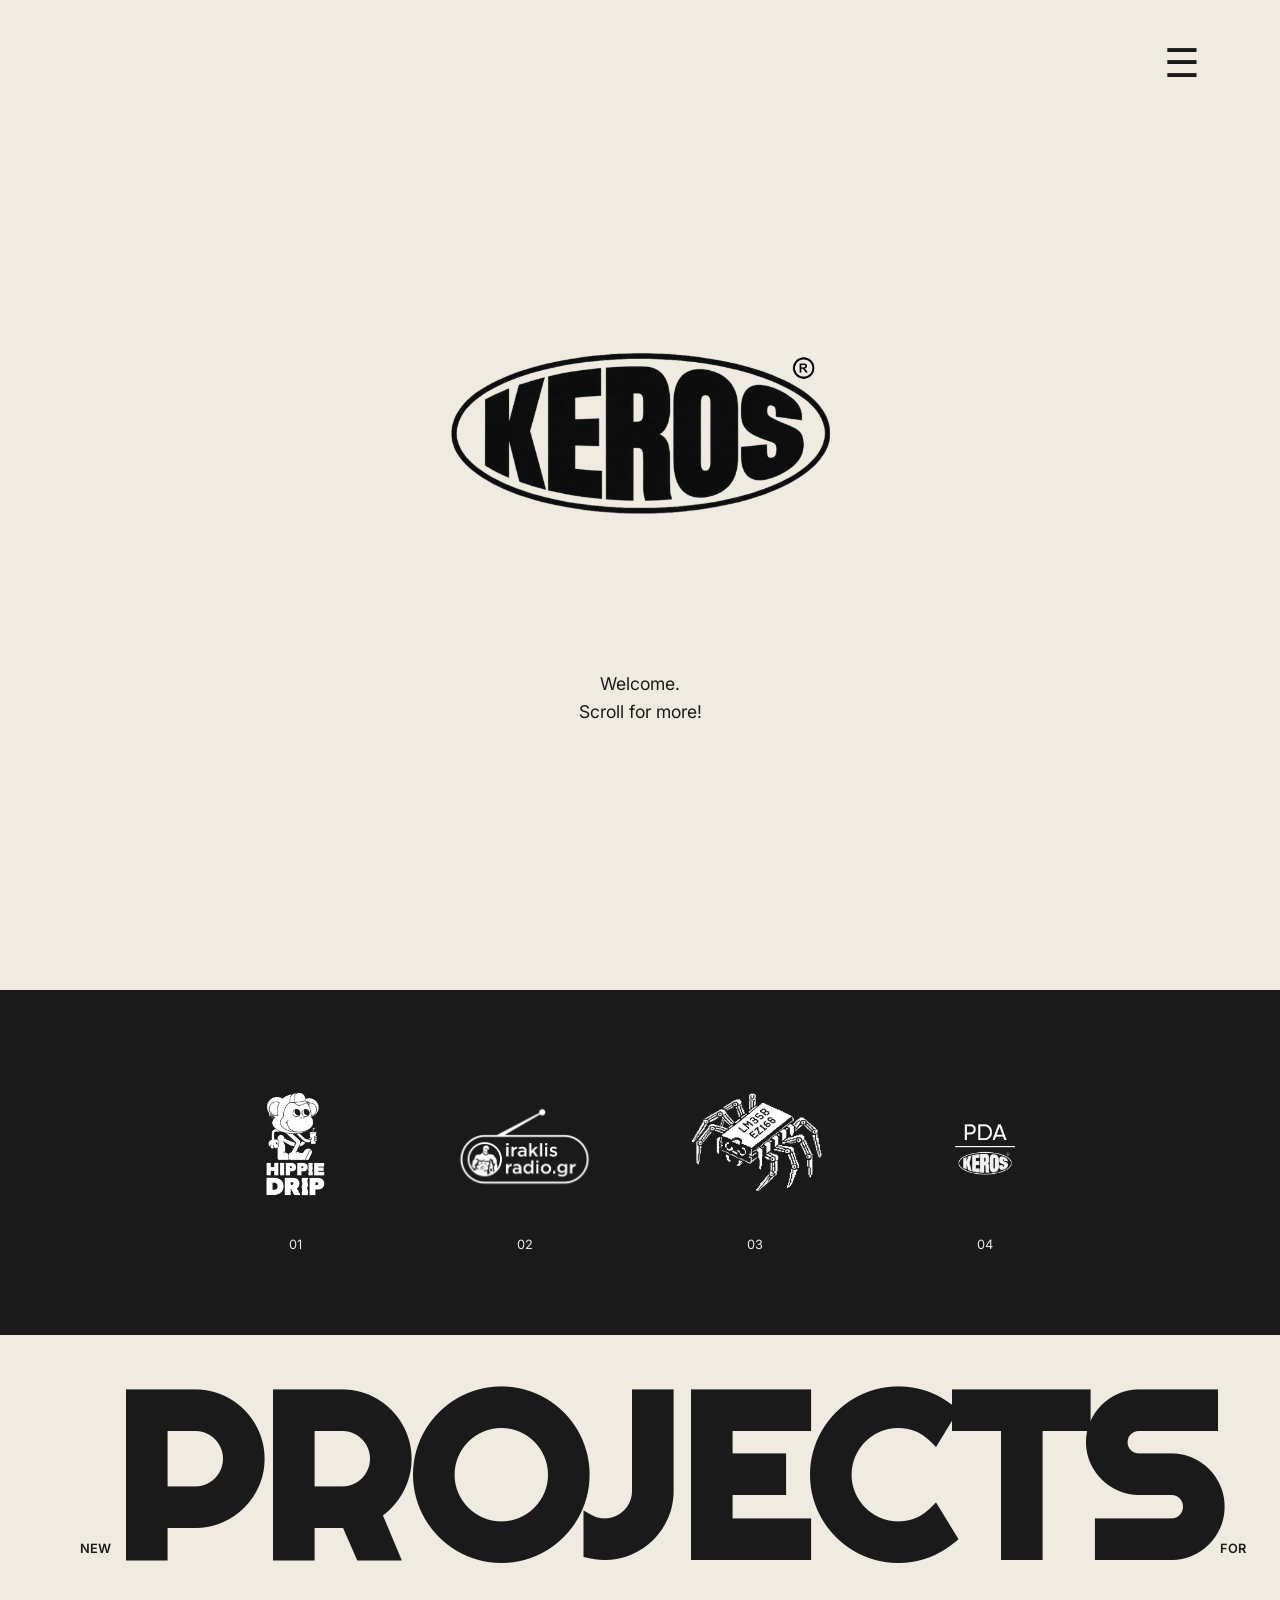
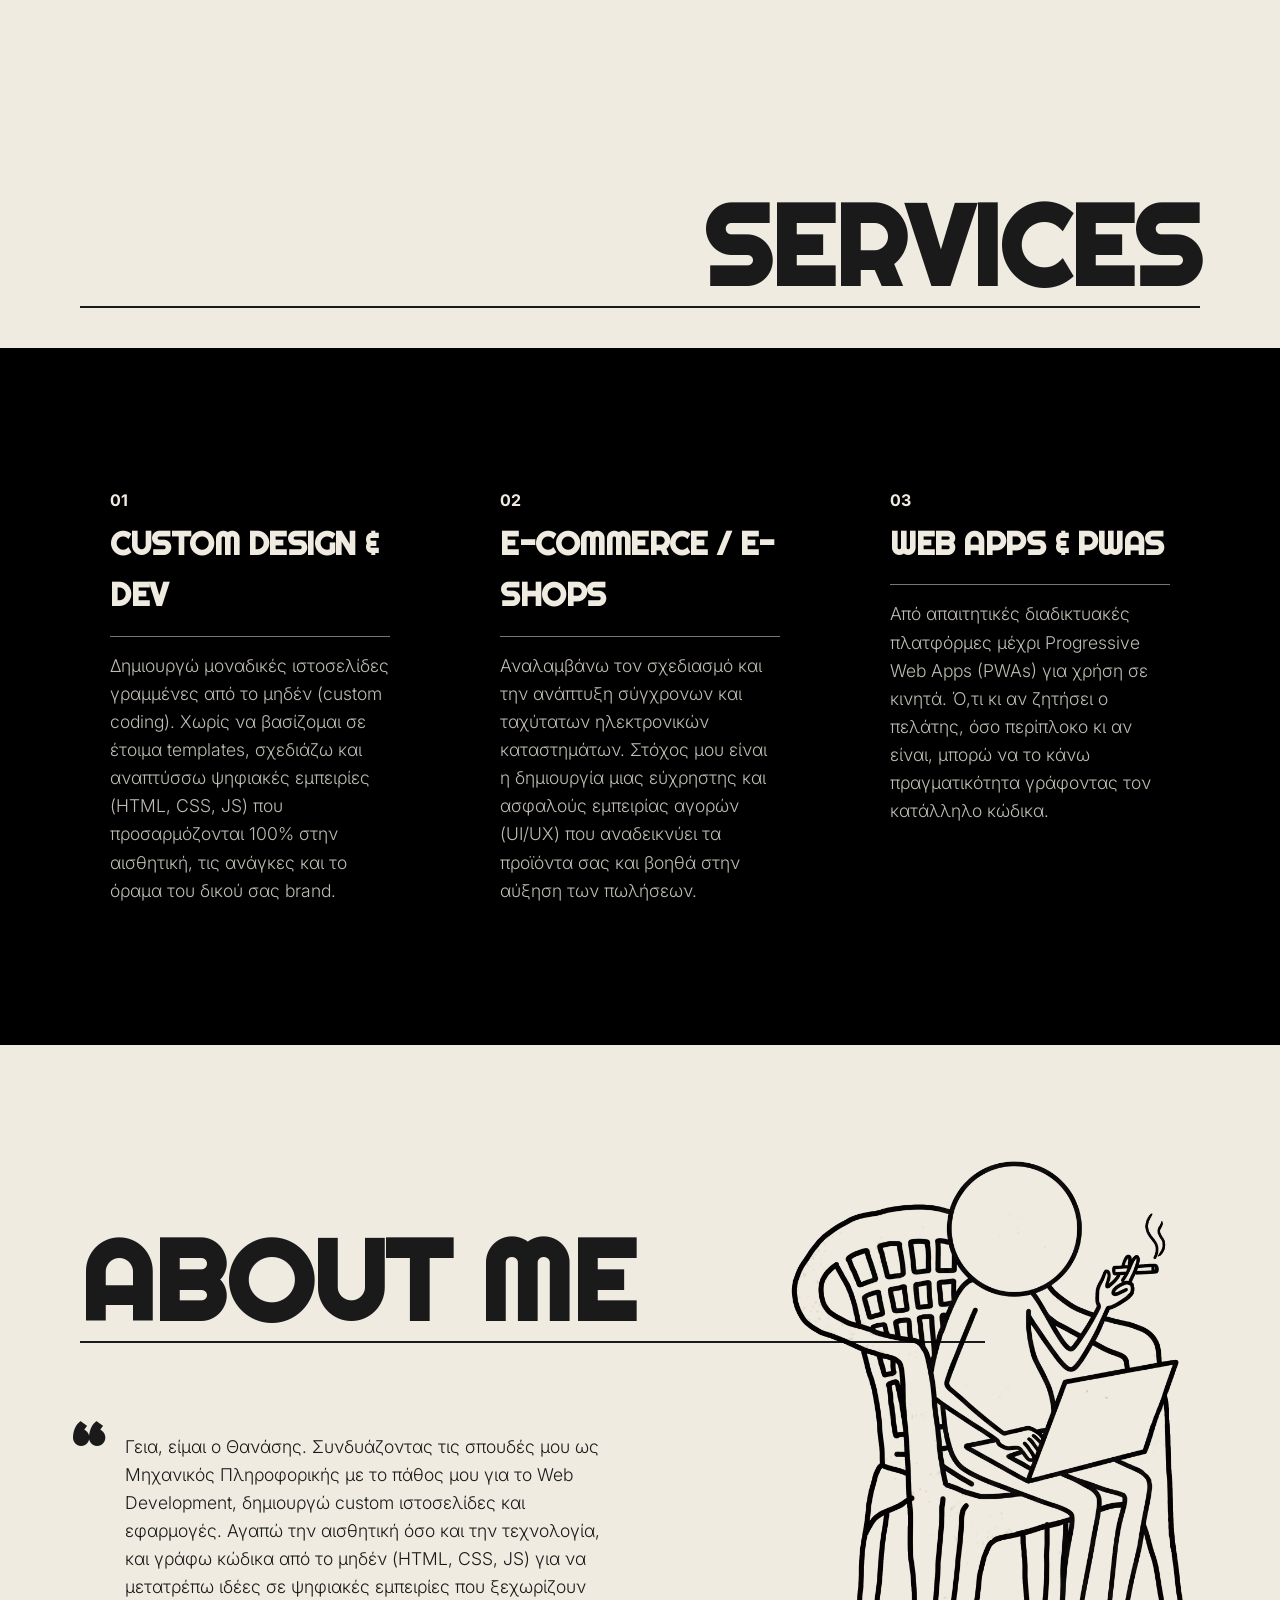
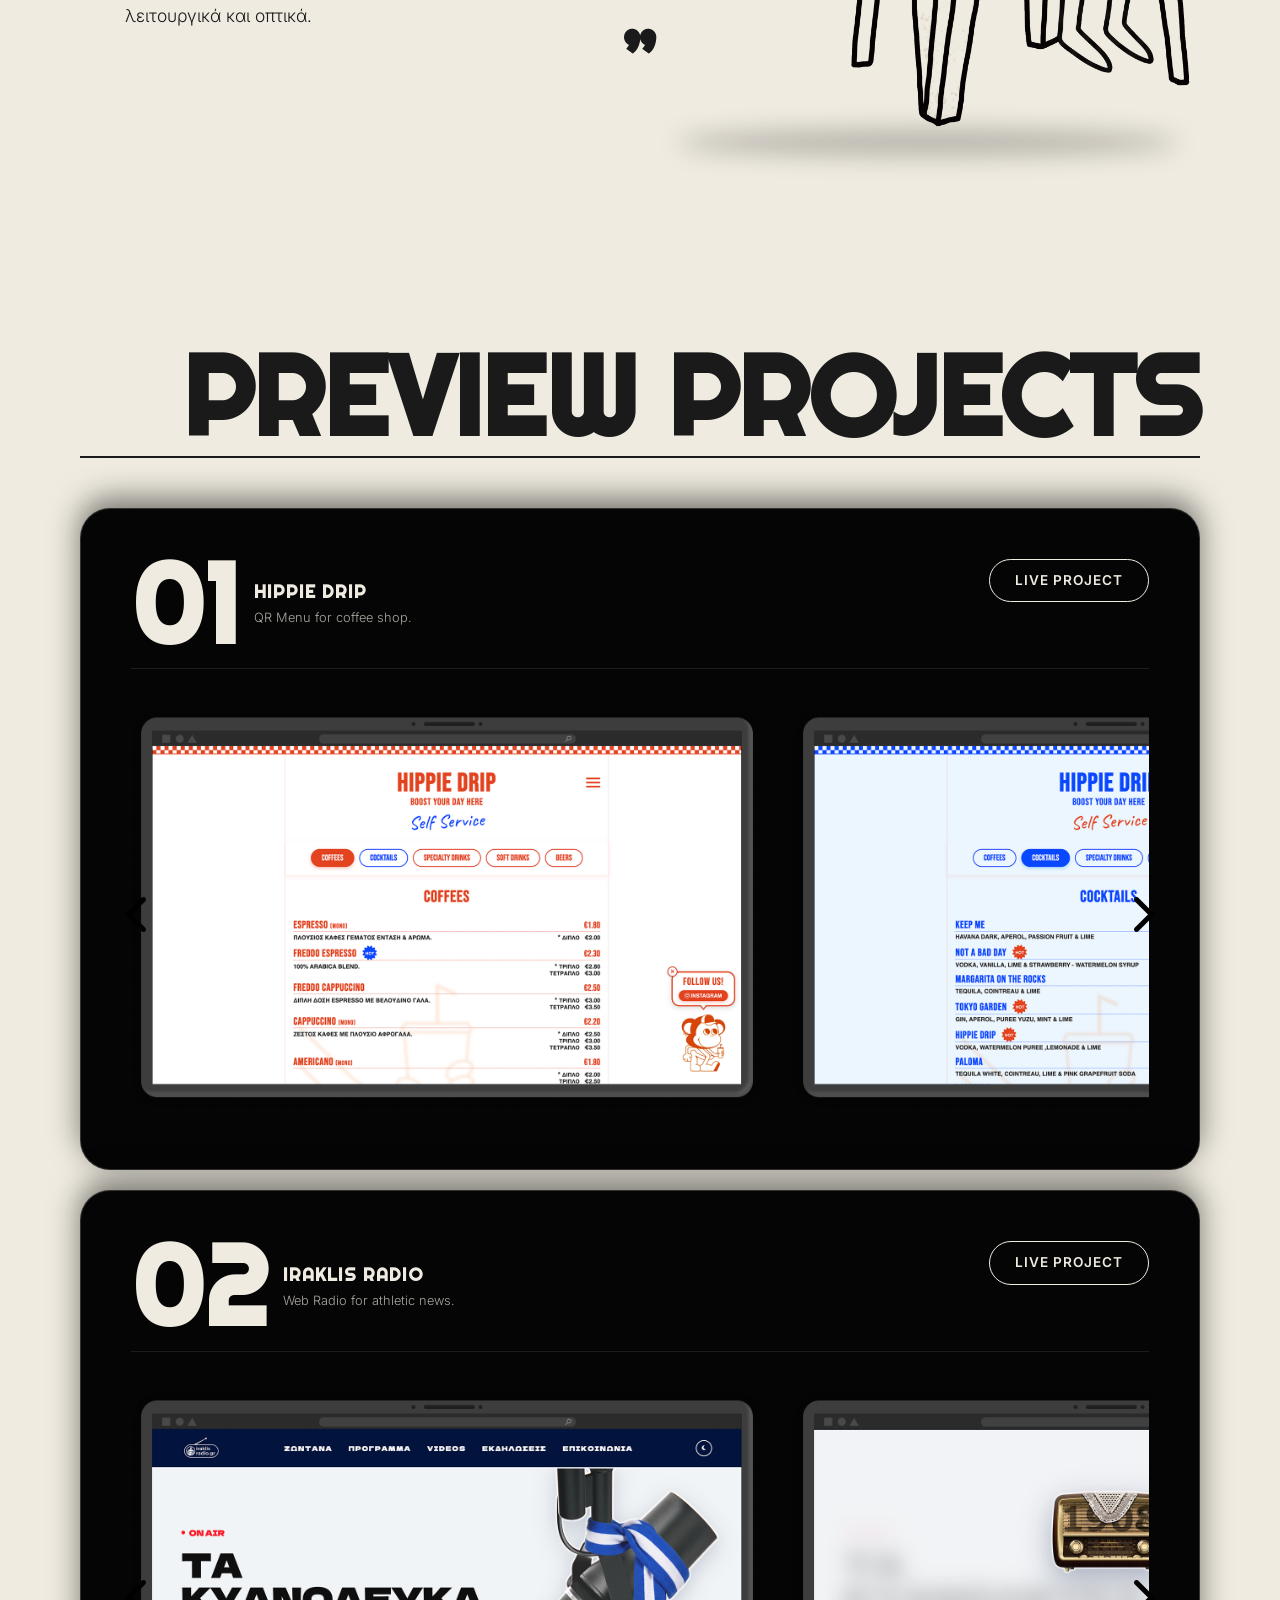
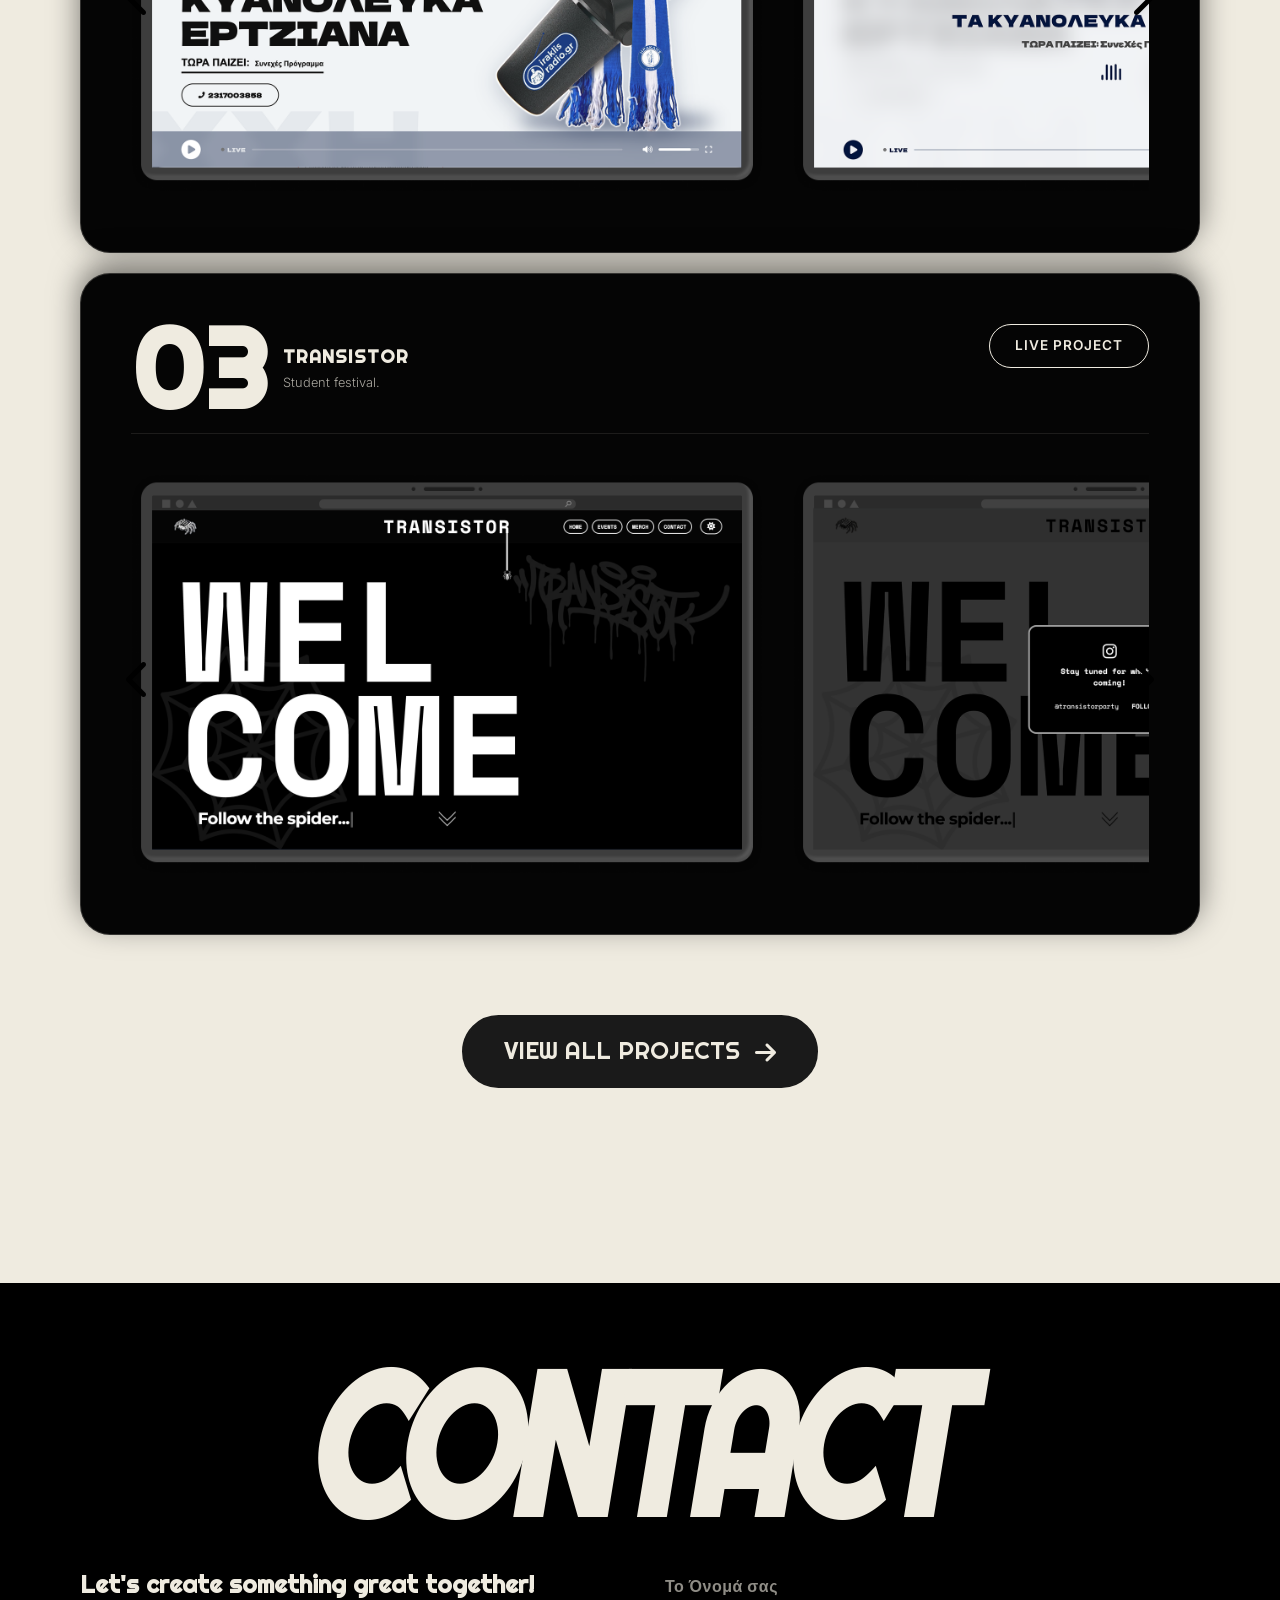
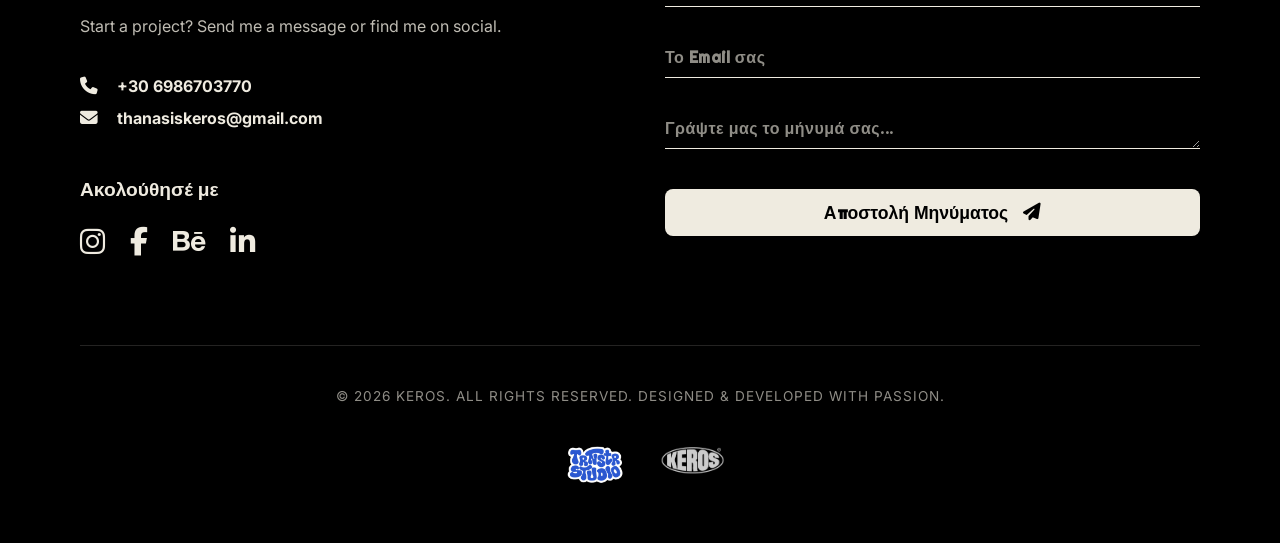
==== index.html @ a2683c6a "Add files via upload" ====
<!DOCTYPE html>
<html lang="el">
<head>
    <meta charset="UTF-8">
    <meta name="viewport" content="width=device-width, initial-scale=1.0">
    <title>KEROS | Portfolio</title>
    <link rel="stylesheet" href="style.css">
    
    <!-- Εισαγωγή γραμματοσειρών από το Google Fonts (Righteous για τίτλους, Inter για κείμενο) -->
    <link href="https://fonts.googleapis.com/css2?family=Righteous&family=Inter:wght@300;400&display=swap" rel="stylesheet">
    
    <!-- Εισαγωγή FontAwesome για τα εικονίδια -->
    <link rel="stylesheet" href="https://cdnjs.cloudflare.com/ajax/libs/font-awesome/6.4.0/css/all.min.css">
</head>
<body>

    <!-- Το θολό μπεζ background που εμφανίζεται ΣΤΑΔΙΑΚΑ στο scroll -->
    <div class="glass-header"></div>

    <!-- Κουμπί Μενού (Πάντα πάνω δεξιά) -->
    <div class="top-bar">
        <button class="menu-btn" id="openMenu">☰</button>
    </div>

    <!-- Το Λογότυπο που κινείται ελεύθερα και λειτουργεί ως κουμπί για την Αρχική -->
    <a href="#" class="hero-logo">
        <img src="images/keros.PNG" alt="KEROS Logo" style="width: 100%; display: block;">
    </a>
    
    <!-- Το αρχικό κείμενο -->
    <p class="hero-text">Welcome.<br>Scroll for more!</p>

    <!-- Υπόλοιπο Περιεχόμενο (Ξεκινάει πιο κάτω) -->
    <main class="main-content">
        
        <!-- Ενότητα Projects -->
        <section class="projects-section" id="projects">
            <div class="black-strip">
                <div class="gallery-track">
                    
                    <a href="#project-1" class="gallery-item">
                        <img src="images/hip1.png" alt="Project 1">
                        <span class="item-number">01</span>
                    </a>

                     <a href="#project-2" class="gallery-item">
                        <img src="images/rad1.png" alt="Project 2">
                        <span class="item-number">02</span>
                    </a>

                    <a href="#project-3" class="gallery-item">
                        <img src="images/tr1.png" alt="Project 3">
                        <span class="item-number">03</span>
                    </a>

                    <!-- ΤΟ ΛΟΓΟΤΥΠΟ ΤΟΥ 4ΟΥ PROJECT! -->
                    <!-- Μόλις πατηθεί, πάει τον χρήστη στη νέα σελίδα (projects.html), κατευθείαν στην 4η κάρτα -->
                    <a href="projects.html#project-4" class="gallery-item">
                        <img src="images/Untitled_project__1_-removebg-preview.png" alt="Project 4">
                        <span class="item-number">04</span>
                    </a>
    
                </div>
            </div>

            <div class="title-container">
                <span class="date-tag">NEW</span>
                <h2 class="massive-title">PROJECTS</h2>
                <span class="view-tag">FOR</span>
            </div>
        </section>

        <!-- Ενότητα Services -->
        <section class="content-section" id="services">
            <h2 class="section-title right-aligned">SERVICES</h2>
            
            <div class="services-black-strip">
                <div class="services-list-dark">
                    
                    <div class="service-item-dark">
                        <div class="service-header">
                            <span class="service-number">01</span>
                            <h3>CUSTOM DESIGN & DEV</h3>
                        </div>
                        <div class="service-divider"></div>
                        <p>Δημιουργώ μοναδικές ιστοσελίδες γραμμένες από το μηδέν (custom coding). Χωρίς να βασίζομαι σε έτοιμα templates, σχεδιάζω και αναπτύσσω ψηφιακές εμπειρίες (HTML, CSS, JS) που προσαρμόζονται 100% στην αισθητική, τις ανάγκες και το όραμα του δικού σας brand.</p>
                    </div>
                    
                    <div class="service-item-dark">
                        <div class="service-header">
                            <span class="service-number">02</span>
                            <h3>E-COMMERCE / E-SHOPS</h3>
                        </div>
                        <div class="service-divider"></div>
                        <p>Αναλαμβάνω τον σχεδιασμό και την ανάπτυξη σύγχρονων και ταχύτατων ηλεκτρονικών καταστημάτων. Στόχος μου είναι η δημιουργία μιας εύχρηστης και ασφαλούς εμπειρίας αγορών (UI/UX) που αναδεικνύει τα προϊόντα σας και βοηθά στην αύξηση των πωλήσεων.</p>
                    </div>
                    
                    <div class="service-item-dark">
                        <div class="service-header">
                            <span class="service-number">03</span>
                            <h3>WEB APPS & PWAs</h3>
                        </div>
                        <div class="service-divider"></div>
                        <p>Από απαιτητικές διαδικτυακές πλατφόρμες μέχρι Progressive Web Apps (PWAs) για χρήση σε κινητά. Ό,τι κι αν ζητήσει ο πελάτης, όσο περίπλοκο κι αν είναι, μπορώ να το κάνω πραγματικότητα γράφοντας τον κατάλληλο κώδικα.</p>
                    </div>
                    
                </div>
            </div>
        </section>

        <!-- Ενότητα About Me -->
        <section class="content-section" id="about">
            
            <img src="images/me.jpeg" alt="Graphic" class="about-bg-graphic">
            
            <h2 class="section-title">ABOUT ME</h2>
            
            <p class="large-text">Γεια, είμαι ο Θανάσης. Συνδυάζοντας τις σπουδές μου ως Μηχανικός Πληροφορικής με το πάθος μου για το Web Development, δημιουργώ custom ιστοσελίδες και εφαρμογές. Αγαπώ την αισθητική όσο και την τεχνολογία, και γράφω κώδικα από το μηδέν (HTML, CSS, JS) για να μετατρέπω ιδέες σε ψηφιακές εμπειρίες που ξεχωρίζουν λειτουργικά και οπτικά.</p>
        </section>

        <!-- ======================================================== -->
        <!-- ΕΝΟΤΗΤΑ: SELECTED WORKS (STACKED CARDS EFFECT) -->
        <!-- ======================================================== -->
        <section class="content-section" id="works">
            <h2 class="section-title right-aligned">PREVIEW PROJECTS</h2>
            
            <div class="stacked-cards-container">
                
                <!-- ΚΑΡΤΑ 1 -->
                <div class="stacked-card card-1" id="project-1">
                    <div class="card-header">
                        <div class="card-client-info">
                            <span class="card-number">01</span>
                            <div class="client-details">
                                <h4>HIPPIE DRIP</h4>
                                <p>QR Menu for coffee shop.</p>
                            </div>
                        </div>
                        <a href="#" class="card-btn">LIVE PROJECT</a>
                    </div>
                    <div class="carousel-wrapper">
                        <button class="carousel-btn prev-btn"><i class="fa-solid fa-chevron-left"></i></button>
                        <button class="carousel-btn next-btn"><i class="fa-solid fa-chevron-right"></i></button>
                        <div class="card-images-grid">
                            <img src="images/hip11.png" alt="Mockup 1">
                            <img src="images/hip2.png" alt="Mockup 2">
                            <img src="images/hip3.png" alt="Mockup 3">
                            <img src="images/hip4.png" alt="Mockup 4">
                        </div>
                    </div>
                </div>
                
                <!-- ΚΑΡΤΑ 2 -->
                <div class="stacked-card card-2" id="project-2">
                    <div class="card-header">
                        <div class="card-client-info">
                            <span class="card-number">02</span>
                            <div class="client-details">
                                <h4>IRAKLIS RADIO</h4>
                                <p>Web Radio for athletic news.</p>
                            </div>
                        </div>
                        <a href="#" class="card-btn">LIVE PROJECT</a>
                    </div>
                    <div class="carousel-wrapper">
                        <button class="carousel-btn prev-btn"><i class="fa-solid fa-chevron-left"></i></button>
                        <button class="carousel-btn next-btn"><i class="fa-solid fa-chevron-right"></i></button>
                        <div class="card-images-grid">
                            <img src="images/ira1.png" alt="Mockup 1">
                            <img src="images/ira2.png" alt="Mockup 2">
                            <img src="images/ira3.png" alt="Mockup 3">
                            <img src="images/ira4.png" alt="Mockup 4">
                        </div>
                    </div>
                </div>

                <!-- ΚΑΡΤΑ 3 -->
                <div class="stacked-card card-3" id="project-3">
                    <div class="card-header">
                        <div class="card-client-info">
                            <span class="card-number">03</span>
                            <div class="client-details">
                                <h4>TRANSISTOR</h4>
                                <p>Student festival.</p>
                            </div>
                        </div>
                        <a href="#" class="card-btn">LIVE PROJECT</a>
                    </div>
                    <div class="carousel-wrapper">
                        <button class="carousel-btn prev-btn"><i class="fa-solid fa-chevron-left"></i></button>
                        <button class="carousel-btn next-btn"><i class="fa-solid fa-chevron-right"></i></button>
                        <div class="card-images-grid">
                            <img src="images/tr11.png" alt="Mockup 1">
                            <img src="images/tr2.png" alt="Mockup 2">
                            <img src="images/tr3.png" alt="Mockup 3">
                            <img src="images/tr4.png" alt="Mockup 4">
                        </div>
                    </div>
                </div>

            </div>
            
            <!-- ΚΟΥΜΠΙ ΠΟΥ ΟΔΗΓΕΙ ΣΕ ΝΕΑ ΣΕΛΙΔΑ ΜΕ ΟΛΑ ΤΑ ΕΡΓΑ -->
            <div class="show-more-container">
                <a href="projects.html" class="show-more-btn">
                    VIEW ALL PROJECTS <i class="fa-solid fa-arrow-right"></i>
                </a>
            </div>
            
        </section>

        <!-- Ενότητα Contact -->
        <section class="contact-section-dark" id="contact">
            
            <div class="brutalist-contact-header">
                <h1 class="brutalist-contact-title">CONTACT</h1>
            </div>
            
            <div class="contact-grid">
                
                <div class="contact-info">
                    <h3 class="contact-subtitle">Let's create something great together!</h3>
                    <p class="contact-desc">Start a project? Send me a message or find me on social.</p>
                    
                    <div class="contact-details">
                        <p><i class="fa-solid fa-phone"></i> +30 6986703770</p>
                        <p><i class="fa-solid fa-envelope"></i> thanasiskeros@gmail.com</p>
                    </div>

                    <div class="contact-socials">
                        <h4>Ακολούθησέ με</h4>
                        <div class="social-icons">
                            <a href="https://www.instagram.com/thanasiskeros/" title="Instagram" target="_blank"><i class="fa-brands fa-instagram"></i></a>
                            <a href="https://www.facebook.com/profile.php?id=100060874460926" title="Facebook" target="_blank"><i class="fa-brands fa-facebook-f"></i></a>
                            <a href="https://www.behance.net/thanasiskeros/" title="Behance" target="_blank"><i class="fa-brands fa-behance"></i></a>
                            <a href="https://www.linkedin.com/in/thanasiskeros/" title="LinkedIn" target="_blank"><i class="fa-brands fa-linkedin-in"></i></a>
                        </div>
                    </div>
                </div>

                <div class="contact-form-wrapper">
                   <form action="https://formsubmit.co/thanasiskeros@gmail.com" method="POST" class="contact-form">
                        <input type="hidden" name="_subject" value="Νέο Μήνυμα από το Portfolio!">
                        <input type="hidden" name="_captcha" value="false">
                        <input type="text" name="name" placeholder="Το Όνομά σας" required>
                        <input type="email" name="email" placeholder="Το Email σας" required>
                        <textarea name="message" placeholder="Γράψτε μας το μήνυμά σας..." rows="1" required></textarea>
                        
                        <button type="submit">
                            Αποστολή Μηνύματος 
                            <i class="fa-solid fa-paper-plane send-icon"></i>
                        </button>
                    </form>
                </div>
            </div> 

            <!-- FOOTER -->
            <div class="site-footer">
                <div class="footer-copy">
                    &copy; 2026 KEROS. ALL RIGHTS RESERVED. DESIGNED & DEVELOPED WITH PASSION.
                </div>
                <div class="footer-graphics">
                    <img src="images/TRN.jpg" alt="Globe Icon" class="footer-globe">
                    <img src="images/keros.PNG" alt="KEROS Logo" class="footer-logo">
                </div>
            </div>

        </section> 

    </main>

    <!-- Μενού Πλήρους Οθόνης -->
    <nav class="fullscreen-menu" id="fullMenu">
        <button class="close-btn" id="closeMenu">✕</button>
        <ul class="menu-links">
            <li><a href="#projects">PROJECTS</a></li>
            <li><a href="#services">SERVICES</a></li>
            <li><a href="#about">ABOUT ME</a></li>
            <li><a href="#works">PREVIEW PROJECTS</a></li>
            <li><a href="#contact">CONTACT</a></li>
        </ul>
    </nav>

    <script src="script.js"></script>
</body>
</html>
---- style.css ----
:root {
    --bg-color: #EFEBE0;
    --text-color: #1A1A1A;
    --heading-font: 'Righteous', sans-serif;
    --text-font: 'Inter', sans-serif;
    --scroll: 0; 
}

* { margin: 0; padding: 0; box-sizing: border-box; }

html, body {
    max-width: 100vw;
    overflow-x: hidden; 
}

html {
    scroll-behavior: smooth;
    scroll-padding-top: 150px; 
}

body {
    background-color: var(--bg-color);
    color: var(--text-color);
    font-family: var(--text-font);
    line-height: 1.6;
}

.top-bar {
    position: fixed;
    top: 20px;
    right: 20px;
    z-index: 1005; 
}

.menu-btn {
    background: none;
    border: none;
    font-size: 2.5rem;
    color: var(--text-color);
    cursor: pointer;
}

.back-btn-container {
    position: fixed;
    top: 20px;
    left: 20px;
    z-index: 1005;
}

.inner-page-logo {
    position: fixed;
    top: 30px;
    left: 50%;
    transform: translateX(-50%);
    width: 100px;
    z-index: 1005;
    transition: opacity 0.3s ease;
}

.inner-page-logo:hover {
    opacity: 0.6;
}

.glass-header {
    position: fixed;
    top: 0; 
    left: 0;
    width: 100%;
    height: 90px;
    background-color: rgba(239, 235, 224, 0.95); 
    backdrop-filter: blur(15px);
    -webkit-backdrop-filter: blur(15px);
    border-bottom: 1px solid rgba(26, 26, 26, 0.05); 
    opacity: var(--scroll); 
    z-index: 1001;
    pointer-events: none;
}

.hero-logo {
    position: fixed;
    top: calc(45% - (45% - 30px) * var(--scroll));
    left: 50%;
    transform: translate(-50%, calc(-50% + 50% * var(--scroll)));
    width: calc(80vw - (80vw - 100px) * var(--scroll));
    max-width: calc(400px - (400px - 100px) * var(--scroll));
    z-index: 1003; 
    transition: width 0.1s linear, top 0.1s linear, transform 0.1s linear;
}

.hero-text {
    position: fixed;
    top: calc(50% + min(30vw, 220px)); 
    left: 50%;
    transform: translateX(-50%);
    text-align: center;
    font-size: 1.1rem;
    opacity: calc(1 - var(--scroll) * 3); 
    z-index: 999;
    width: 90%;
    max-width: 500px;
}

.main-content {
    margin-top: 100vh; 
    padding: 20px 20px 0 20px; 
    background-color: var(--bg-color); 
    position: relative;
    z-index: 2; 
}

.projects-section { 
    padding-top: 50px; 
    margin-bottom: 25vh; 
}

.title-container {
    display: flex;
    align-items: flex-end;
    justify-content: space-between;
    position: relative;
    margin-top: 50px;
}

.massive-title {
    font-family: var(--heading-font);
    font-size: 14vw; 
    line-height: 0.8;
    text-transform: uppercase;
    letter-spacing: -1px;
    margin: 0;
}

.date-tag, .view-tag {
    font-size: 0.8rem;
    font-weight: 600;
    text-transform: uppercase;
    margin-bottom: 10px;
}

.black-strip {
    background-color: var(--text-color);
    padding: 50px 0; 
    margin-left: -20px; 
    margin-right: -20px;
}

.gallery-track {
    display: flex;
    justify-content: safe center; 
    gap: 30px; 
    padding: 0 20px; 
    overflow-x: auto; 
    scrollbar-width: none; 
    scroll-snap-type: x mandatory; 
}
.gallery-track::-webkit-scrollbar { display: none; }

.gallery-item { 
    display: flex; 
    flex-direction: column; 
    min-width: 100px; 
    cursor: pointer; 
    transition: opacity 0.3s ease; 
    text-decoration: none; 
    align-items: center; 
    scroll-snap-align: center; 
}
.gallery-item:hover { opacity: 0.7; }
.gallery-item img { 
    width: 100px; 
    height: 100px; 
    object-fit: contain; 
    margin-bottom: 15px; 
}
.item-number { font-size: 0.8rem; font-family: var(--text-font); color: var(--bg-color); }

.services-black-strip {
    background-color: #000000;
    color: var(--bg-color);
    padding: 60px 20px;
    margin-left: -20px;
    margin-right: -20px;
    margin-top: 40px; 
    position: relative; 
    overflow: hidden; 
}

.services-list-dark {
    display: flex;
    flex-direction: column;
    gap: 40px;
    max-width: 1200px;
    margin: 0 auto;
    position: relative; 
    z-index: 1; 
}

.service-item-dark {
    flex: 1;
    padding: 30px 20px; 
    transition: all 0.4s ease; 
    cursor: default; 
}

.services-list-dark:hover .service-item-dark { opacity: 0.3; }
.services-list-dark .service-item-dark:hover {
    opacity: 1; transform: translateY(-15px); 
}

.service-header { display: flex; flex-direction: column; align-items: flex-start; margin-bottom: 15px; }
.service-number { font-family: var(--text-font); font-size: 1rem; font-weight: 700; margin-bottom: 5px; color: var(--bg-color); }
.service-item-dark h3 { font-family: var(--heading-font); font-size: 2rem; text-transform: uppercase; letter-spacing: -0.5px; margin: 0; color: var(--bg-color); }
.service-divider { height: 1px; background-color: rgba(239, 235, 224, 0.5); width: 100%; margin-bottom: 15px; }
.service-item-dark p { font-size: 1.1rem; font-weight: 300; color: var(--bg-color); opacity: 0.8; }

.content-section { margin-top: 15vh; }

.section-title {
    font-family: var(--heading-font);
    font-size: 14vw;
    font-weight: 700;
    line-height: 0.9;
    text-transform: uppercase;
    margin-bottom: 40px;
    border-bottom: 2px solid var(--text-color);
    padding-bottom: 10px;
    letter-spacing: -1px;
}

.section-title.right-aligned { text-align: right; }

@keyframes floatMobile {
    0%, 100% { transform: translateY(0); }
    50% { transform: translateY(-6px); }
}

@keyframes floatDesktop {
    0%, 100% { transform: translateY(-50%); }
    50% { transform: translateY(calc(-50% - 6px)); }
}

#about {
    position: relative; 
    display: flex;
    flex-direction: column;
    padding-bottom: 280px; 
}

#about .section-title {
    width: fit-content; 
    padding-right: 20px; 
    white-space: nowrap; 
}

.large-text { 
    font-size: 1.1rem; 
    max-width: 600px; 
    margin-bottom: 20px; 
    font-weight: 300; 
    position: relative; 
    z-index: 2; 
}

.about-bg-graphic {
    position: absolute;
    bottom: 10px; 
    right: 0; 
    width: 80vw; 
    max-width: 350px;
    height: 250px; 
    object-fit: contain;
    object-position: right bottom; 
    z-index: 1; 
    pointer-events: none; 
    mix-blend-mode: multiply; 
    opacity: 1; 
    animation: floatMobile 4s ease-in-out infinite; 
}

#about::after {
    content: '';
    position: absolute;
    bottom: -5px; 
    right: 5%; 
    width: 70vw; 
    max-width: 250px;
    height: 15px; 
    background-color: rgba(0, 0, 0, 0.25); 
    border-radius: 50%;
    filter: blur(8px); 
    z-index: 0;
    pointer-events: none;
}

#about .large-text { padding: 20px 45px; margin-top: 30px; }
#about .large-text::before, #about .large-text::after {
    font-family: var(--heading-font); font-size: 5rem; font-weight: 700;
    color: var(--text-color); position: absolute; line-height: 0; 
}
#about .large-text::before { content: '“'; top: 40px; left: -10px; }
#about .large-text::after { content: '”'; bottom: -10px; right: 0px; }

#works { margin-top: 25vh; }
.stacked-cards-container { display: flex; flex-direction: column; margin-top: 50px; }

.stacked-card {
    position: sticky;
    background-color: #050505; 
    color: var(--bg-color);
    border: 1px solid rgba(239, 235, 224, 0.2);
    border-radius: 20px; 
    padding: 20px; 
    box-shadow: 0 -10px 30px rgba(0,0,0,0.5); 
    margin-bottom: 20px;
}

/* --- ΚΑΡΤΕΣ (ΜΕ ΤΗ ΝΕΑ 4η ΚΑΡΤΑ) --- */
.card-1 { top: 100px; z-index: 1; }
.card-2 { top: 115px; z-index: 2; }
.card-3 { top: 130px; z-index: 3; }
.card-4 { top: 145px; z-index: 4; } /* ΝΕΟ */

.card-header { display: flex; justify-content: space-between; align-items: flex-start; margin-bottom: 20px; border-bottom: 1px solid rgba(239, 235, 224, 0.1); padding-bottom: 15px; }
.card-client-info { display: flex; align-items: center; gap: 15px; }
.card-number { font-family: var(--heading-font); font-size: 3rem; font-weight: 700; line-height: 0.8; }
.client-details h4 { font-family: var(--heading-font); font-size: 1.1rem; letter-spacing: 1px; margin-bottom: 2px; }
.client-details p { font-family: var(--text-font); font-size: 0.8rem; font-weight: 300; opacity: 0.7; }

.card-btn {
    border: 1px solid var(--bg-color); border-radius: 50px; padding: 8px 15px; color: var(--bg-color);
    text-decoration: none; font-family: var(--text-font); font-size: 0.75rem; font-weight: 600; letter-spacing: 1px; transition: all 0.3s ease;
}
.card-btn:hover { background-color: var(--bg-color); color: #000; }

.card-images-grid {
    display: flex; gap: 15px; overflow-x: auto; scroll-snap-type: x mandatory; padding-bottom: 10px; 
    scrollbar-width: thin; scrollbar-color: rgba(239, 235, 224, 0.3) transparent;
}
.card-images-grid::-webkit-scrollbar { display: none; }

.carousel-wrapper {
    position: relative;
    width: 100%;
}

.carousel-btn {
    position: absolute;
    top: 50%;
    transform: translateY(-50%);
    background: none; 
    border: none; 
    color: #000000; 
    font-size: 2.5rem; 
    cursor: pointer;
    z-index: 10;
    display: flex;
    align-items: center;
    justify-content: center;
    transition: all 0.3s ease;
}

.carousel-btn:hover {
    color: rgba(0, 0, 0, 0.5); 
    transform: translateY(-50%) scale(1.1); 
}

.prev-btn { left: -5px; }
.next-btn { right: -5px; }

@media (max-width: 767px) {
    .carousel-btn { font-size: 1.8rem; }
    .prev-btn { left: 0px; }
    .next-btn { right: 0px; }
}

.card-images-grid img {
    flex: 0 0 85%; 
    scroll-snap-align: center; 
    height: 220px; 
    object-fit: contain; 
    object-position: center; 
    border-radius: 10px; 
    border: none; 
}

.show-more-container {
    display: flex;
    justify-content: center;
    margin-top: 60px;
    padding-bottom: 60px;
}

.show-more-btn {
    background-color: var(--text-color);
    color: var(--bg-color);
    font-family: var(--heading-font);
    font-size: 1.5rem;
    text-decoration: none;
    padding: 15px 40px;
    border-radius: 50px;
    text-transform: uppercase;
    display: flex;
    align-items: center;
    gap: 15px;
    transition: all 0.3s ease;
    border: 2px solid var(--text-color);
}

.show-more-btn:hover {
    background-color: transparent;
    color: var(--text-color);
    transform: translateY(-5px);
}

.fullscreen-menu {
    position: fixed; top: 0; left: 0; width: 100%; height: 100vh; background-color: #C6E0B4; z-index: 9999; display: flex; flex-direction: column; justify-content: center; align-items: center; transform: translateX(100%); transition: transform 0.6s cubic-bezier(0.77, 0.2, 0.05, 1.0); 
}
.fullscreen-menu.active { transform: translateX(0); }
.close-btn { position: absolute; top: 30px; right: 30px; background: none; border: none; font-size: 2.5rem; color: var(--text-color); cursor: pointer; font-weight: 300; }
.menu-links { list-style: none; text-align: center; }
.menu-links li { margin: 10px 0; } 
.menu-links a { font-family: var(--heading-font); font-size: 8vw; color: var(--text-color); text-decoration: none; text-transform: uppercase; font-weight: 700; transition: color 0.3s ease; }
.menu-links a:hover { color: #ffffff; }

.contact-section-dark {
    background-color: #000000; color: var(--bg-color); margin-top: 15vh; padding: 80px 20px 40px 20px; margin-left: -20px; margin-right: -20px; position: relative; overflow: hidden; 
}
.brutalist-contact-header { width: 100%; display: flex; justify-content: center; margin-bottom: 60px; }
.brutalist-contact-title { font-family: var(--heading-font); font-size: 14vw; font-weight: 700; color: var(--bg-color); line-height: 0.8; letter-spacing: -1vw; margin: 0; text-transform: uppercase; transform: scaleY(1.3) skewX(-12deg); white-space: nowrap; }
.contact-grid { display: flex; flex-direction: column; gap: 50px; max-width: 1200px; margin: 0 auto; }
.contact-info { flex: 1; }
.contact-subtitle { font-family: var(--heading-font); font-size: 1.5rem; margin-bottom: 10px; }
.contact-desc { font-size: 1rem; color: var(--bg-color); margin-bottom: 30px; opacity: 0.8; }
.contact-details { margin-bottom: 40px; font-size: 1rem; font-weight: 700; line-height: 2; font-family: var(--text-font); }
.contact-details i { color: var(--bg-color); margin-right: 15px; font-size: 1.1rem; }
.contact-socials h4 { font-family: var(--heading-font); font-size: 1.2rem; margin-bottom: 15px; }
.social-icons { display: flex; gap: 25px; }
.social-icons a { color: var(--bg-color); text-decoration: none; font-size: 1.8rem; transition: opacity 0.3s ease; }
.social-icons a:hover { opacity: 0.5; }

.contact-form-wrapper { flex: 1; }
.contact-form { display: flex; flex-direction: column; gap: 30px; }
.contact-form input, .contact-form textarea { width: 100%; background-color: transparent; border: none; border-bottom: 1px solid var(--bg-color); border-radius: 0; padding: 10px 0; color: var(--bg-color); font-family: var(--text-font); font-size: 1rem; outline: none; transition: opacity 0.3s ease; }
.contact-form input:focus, .contact-form textarea:focus { opacity: 0.7; }
.contact-form input::placeholder, .contact-form textarea::placeholder { color: var(--bg-color); font-family: var(--heading-font); font-weight: 700; letter-spacing: 0.5px; opacity: 0.6; }
.contact-form textarea { resize: vertical; min-height: 40px; }
.contact-form button { background-color: var(--bg-color); color: #000000; border: none; border-radius: 8px; padding: 12px 15px; font-family: var(--heading-font); font-size: 1.1rem; font-weight: 700; cursor: pointer; display: flex; justify-content: center; align-items: center; gap: 15px; transition: transform 0.2s ease, opacity 0.3s ease; margin-top: 10px; }
.contact-form button:hover { opacity: 0.9; transform: translateY(-3px); }

.site-footer { display: flex; flex-direction: column; align-items: center; gap: 15px; margin-top: 80px; padding-top: 40px; border-top: 1px solid rgba(239, 235, 224, 0.15); text-align: center; }
.footer-copy { font-family: var(--text-font); font-size: 0.85rem; color: var(--bg-color); opacity: 0.6; text-transform: uppercase; letter-spacing: 1px; }
.footer-graphics { display: flex; align-items: center; justify-content: center; gap: 25px; }
.footer-globe { width: 80px; height: 80px; object-fit: contain; mix-blend-mode: screen; }
.footer-logo { height: 40px; object-fit: contain; filter: invert(1) brightness(100); opacity: 0.8; }

@media (min-width: 768px) and (max-width: 1023px) {
    .main-content { padding: 30px 40px 0 40px; }
    .black-strip, .services-black-strip, .contact-section-dark { padding-left: 40px; padding-right: 40px; margin-left: -40px; margin-right: -40px; }
    .massive-title { font-size: 16vw; }
    .section-title { font-size: 6rem; }
    #about .section-title { padding-right: 150px; }
    .services-list-dark { flex-direction: column; }
    #about { padding-bottom: 0; min-height: 400px; justify-content: center; }
    #about .large-text { max-width: 50vw; }
    .about-bg-graphic { bottom: auto; top: 50%; transform: translateY(-50%); right: 0; width: 40vw; height: 300px; object-position: right center; animation: floatDesktop 4s ease-in-out infinite; }
    #about::after { bottom: 40px; right: 5%; width: 35vw; max-width: 250px; height: 15px; }
    .gallery-track { justify-content: center; padding: 0; }
    .gallery-item img { width: 130px; height: 130px; } 
    .card-images-grid img { flex: 0 0 60%; height: 300px; } 
}

@media (min-width: 1024px) {
    html { scroll-padding-top: 180px; }
    .main-content { padding: 40px 80px 0 80px; }
    .top-bar { top: 40px; right: 80px; }
    .hero-logo { top: calc(50% - (50% - 30px) * var(--scroll)); left: 50%; }
    .glass-header { height: 120px; }
    .back-btn-container { top: 40px; left: 80px; }
    .inner-page-logo { top: 40px; width: 130px; }
    .gallery-track { justify-content: center; gap: 80px; padding: 0; }
    .gallery-item img { width: 150px; height: 150px; }
    .gallery-item { min-width: 150px; }
    .massive-title { font-size: 18vw; } 
    .menu-links a { font-size: 3.5rem; } 
    .close-btn { top: 40px; right: 80px; }
    .black-strip { padding: 80px; margin-left: -80px; margin-right: -80px; }
    .section-title { font-size: 7rem; }
    #about .section-title { padding-right: 350px; } 
    .service-item-dark { padding: 40px 30px; }
    .services-black-strip { padding: 100px 80px; margin-left: -80px; margin-right: -80px; }
    .services-list-dark { flex-direction: row; gap: 50px; }
    #about { padding-bottom: 0; min-height: 60vh; justify-content: center; }
    #about .large-text { max-width: 45vw; }
    .about-bg-graphic { bottom: auto; top: 50%; transform: translateY(-50%); right: -5%; width: 55vw; max-width: 800px; height: 650px; object-fit: contain; object-position: right center; animation: floatDesktop 4s ease-in-out infinite; }
    #about::after { bottom: auto; top: calc(50% + 280px); right: 2%; width: 45vw; max-width: 500px; height: 25px; filter: blur(12px); }
    
    /* --- ΚΑΡΤΕΣ (ΜΕ ΤΗ ΝΕΑ 4η ΚΑΡΤΑ ΓΙΑ PC) --- */
    .stacked-card { padding: 50px; border-radius: 30px; }
    .card-1 { top: 120px; }
    .card-2 { top: 150px; }
    .card-3 { top: 180px; }
    .card-4 { top: 210px; } /* ΝΕΟ */
    
    .card-header { margin-bottom: 40px; padding-bottom: 20px; }
    .card-number { font-size: 7rem; }
    .card-btn { padding: 10px 25px; font-size: 0.85rem; }
    .card-images-grid { display: flex; gap: 30px; }
    .card-images-grid img { flex: 0 0 45%; height: 400px; scroll-snap-align: start; border-radius: 15px; }
    .contact-section-dark { padding: 100px 80px 40px 80px; margin-left: -80px; margin-right: -80px; }
    .contact-grid { flex-direction: row; justify-content: space-between; }
    .brutalist-contact-title { font-size: 12vw; letter-spacing: -0.5vw; }
}
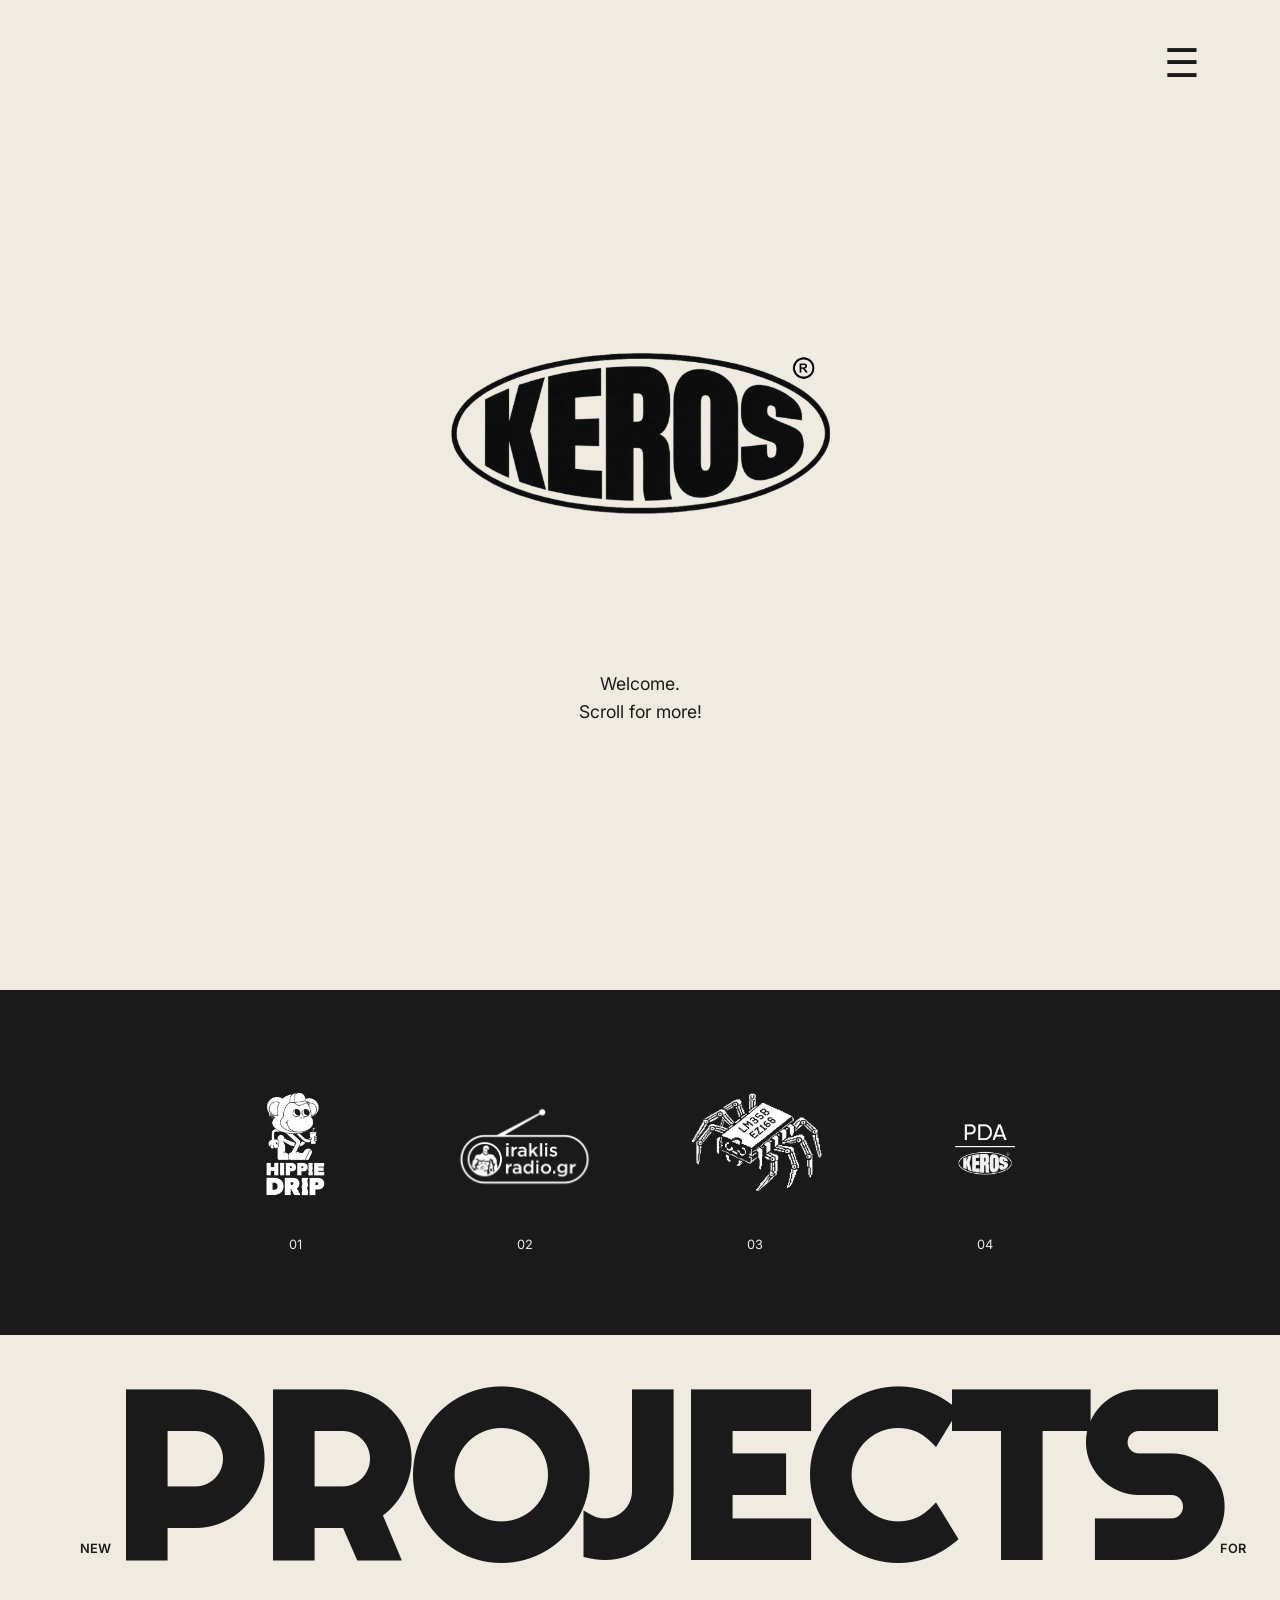
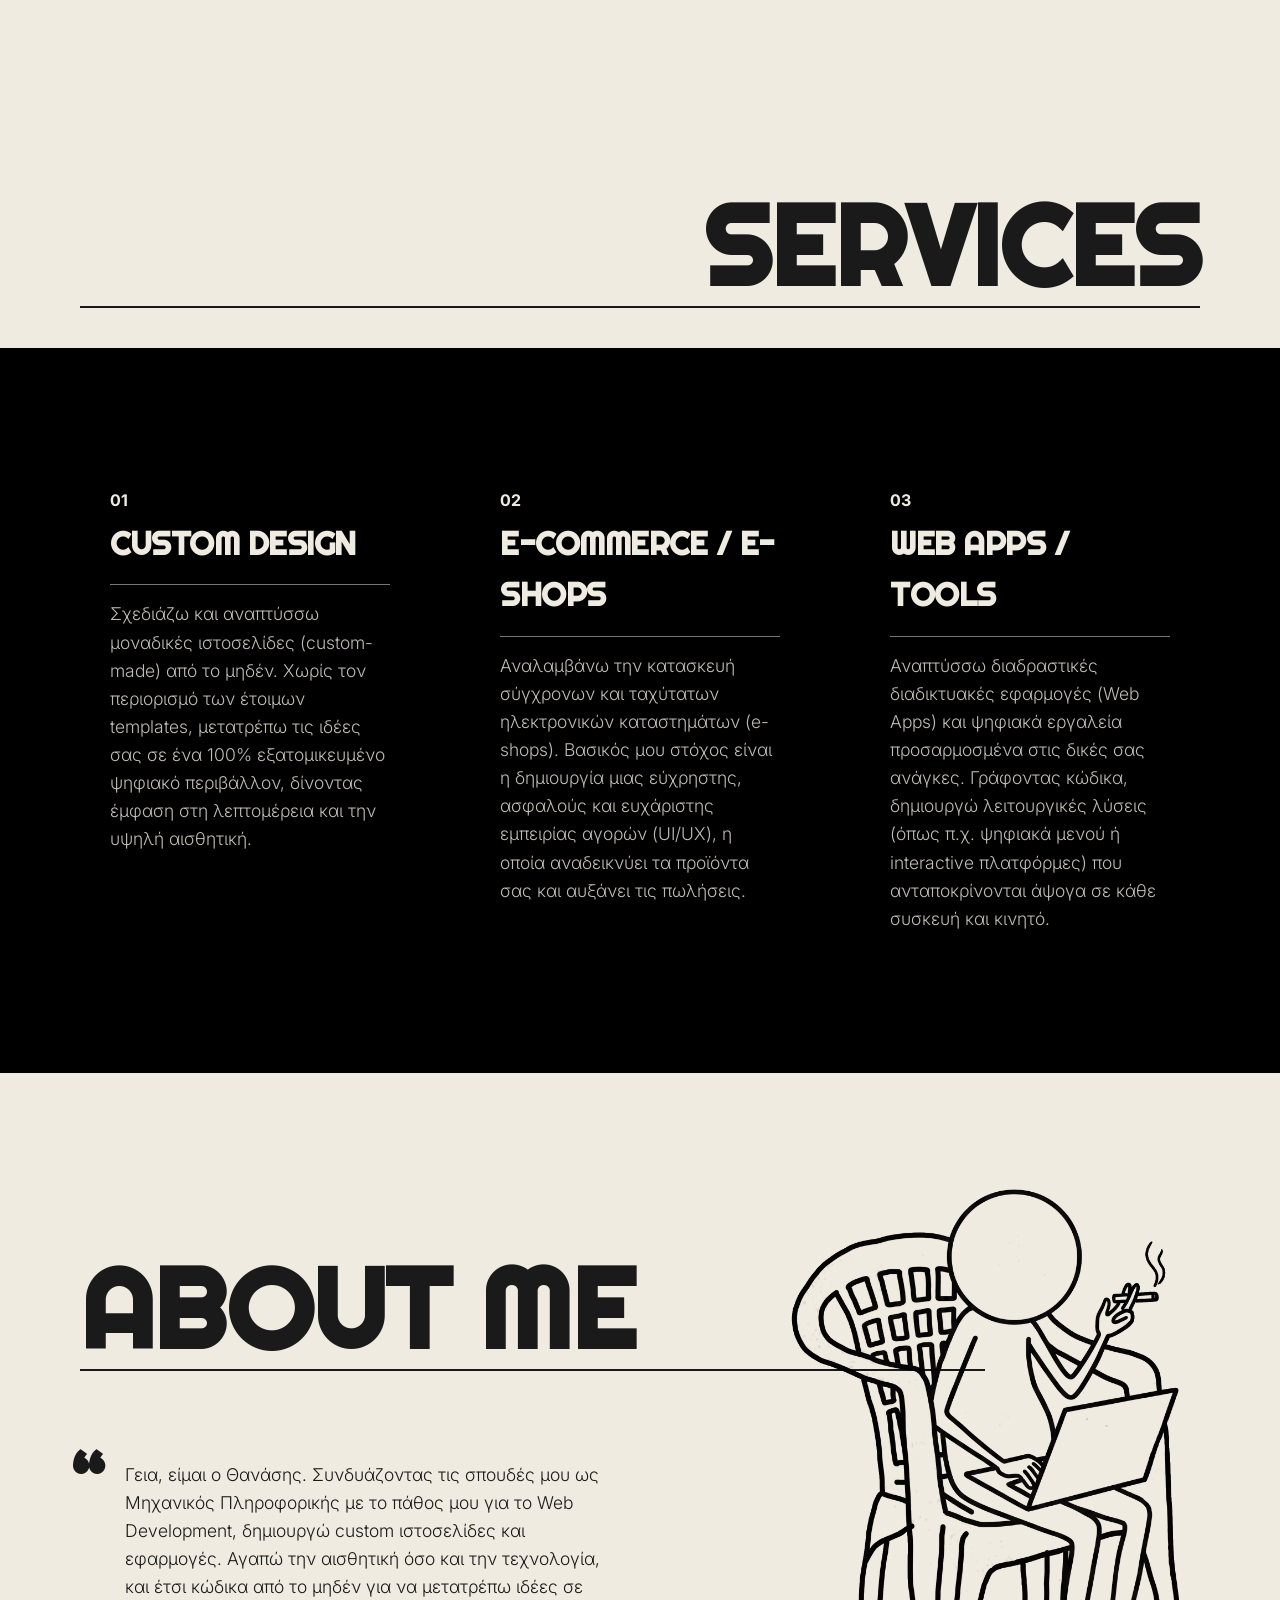
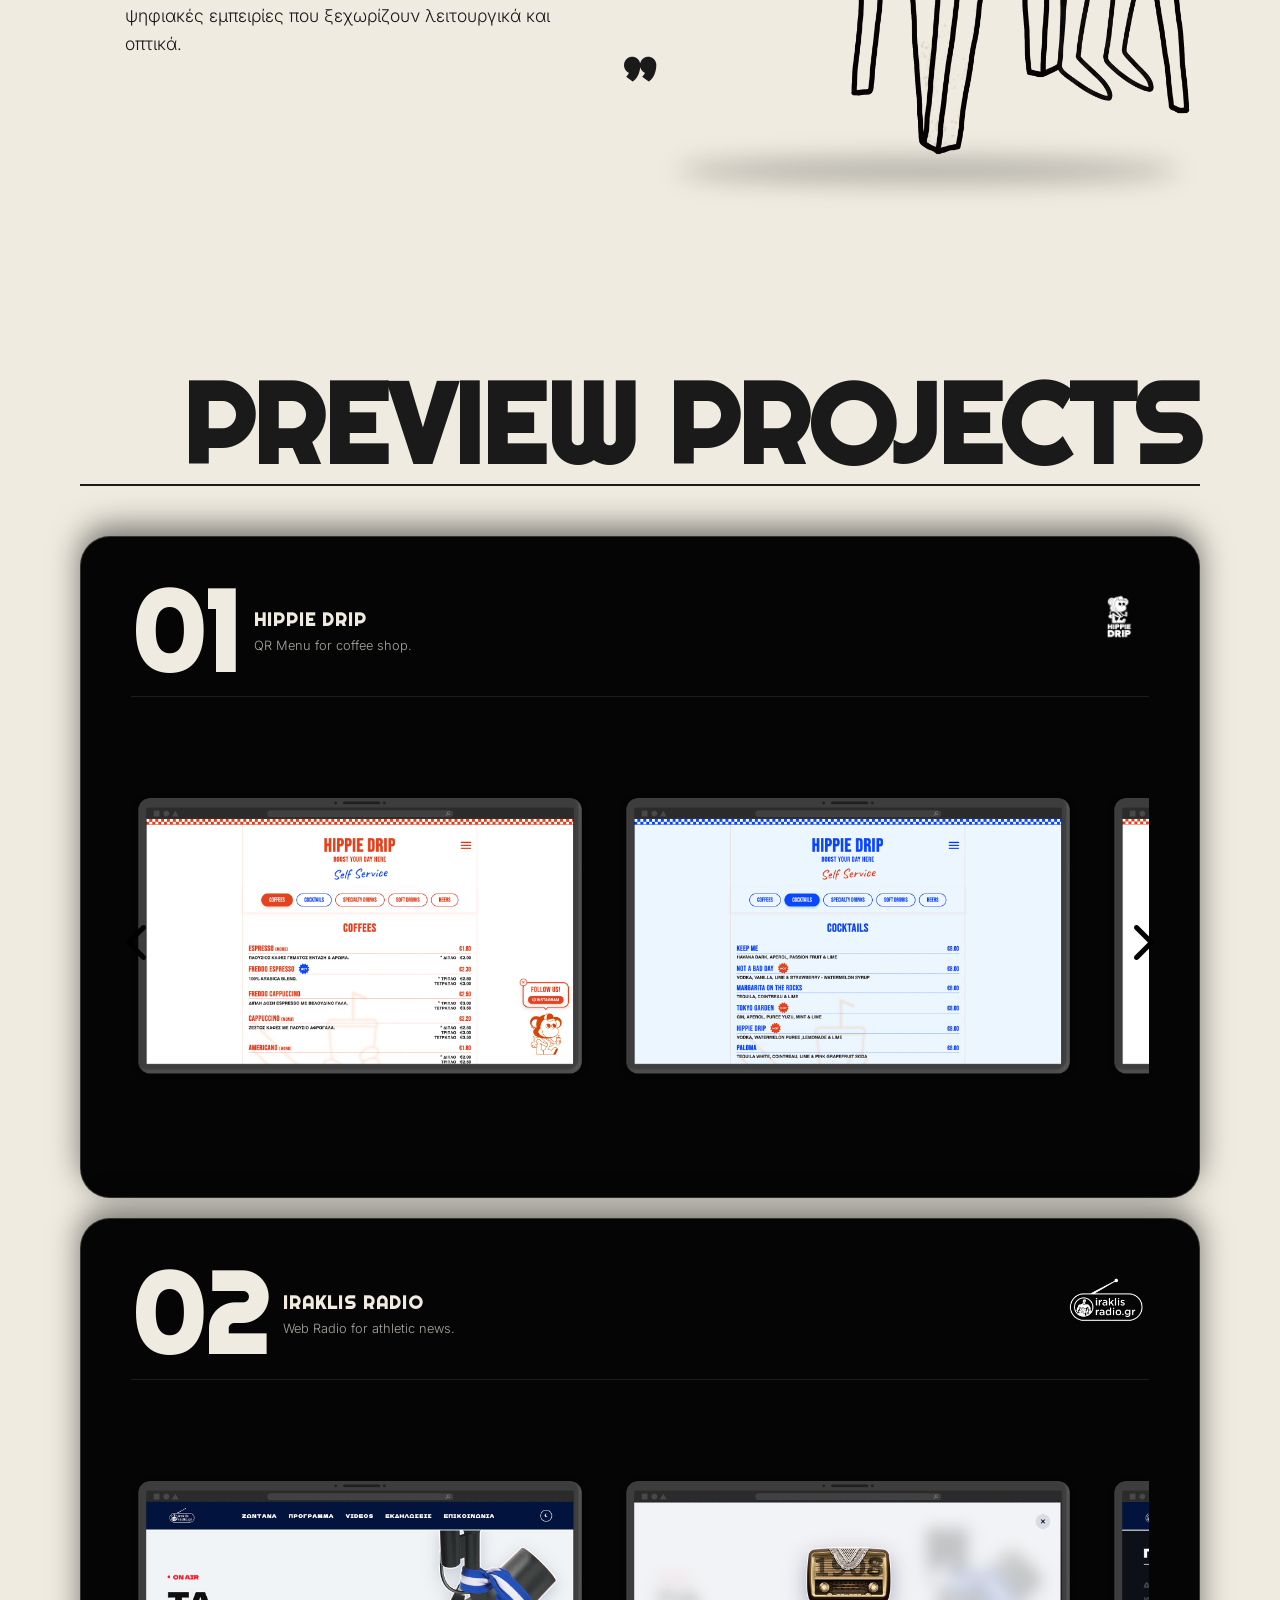
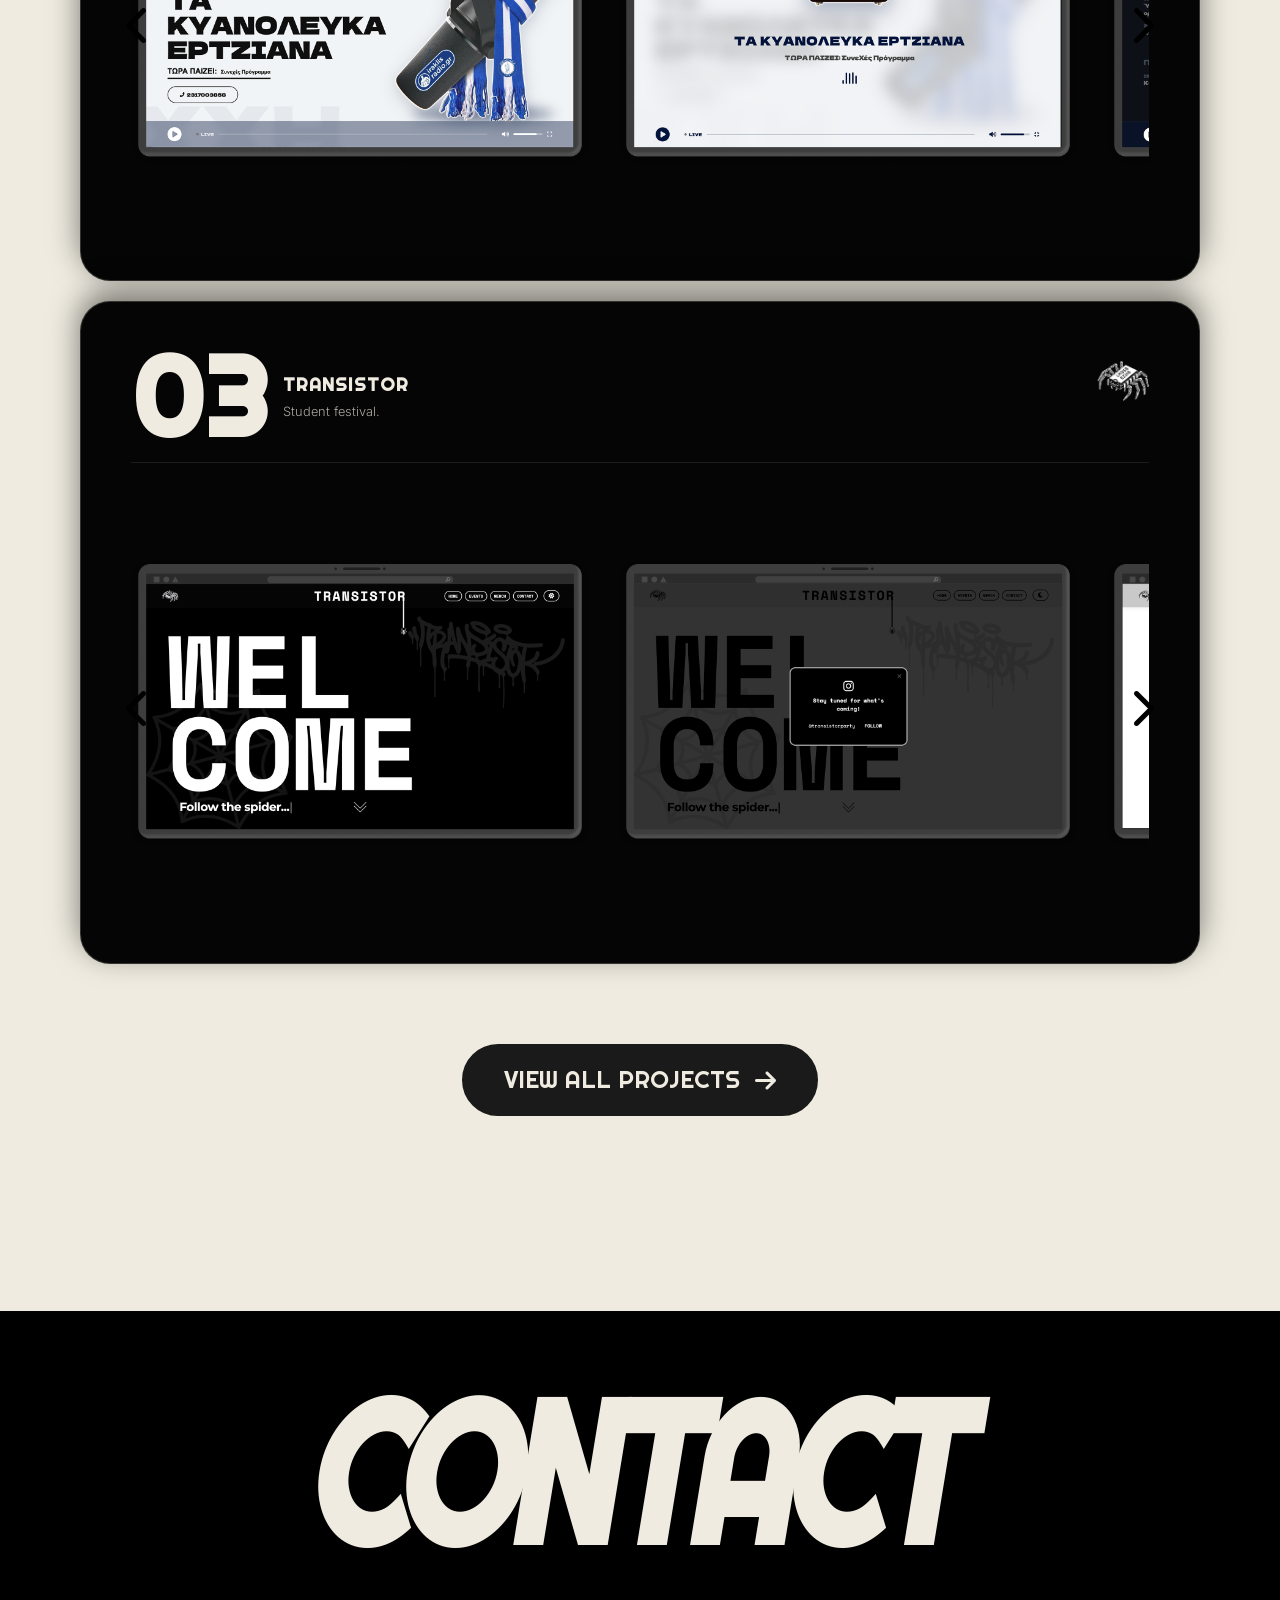
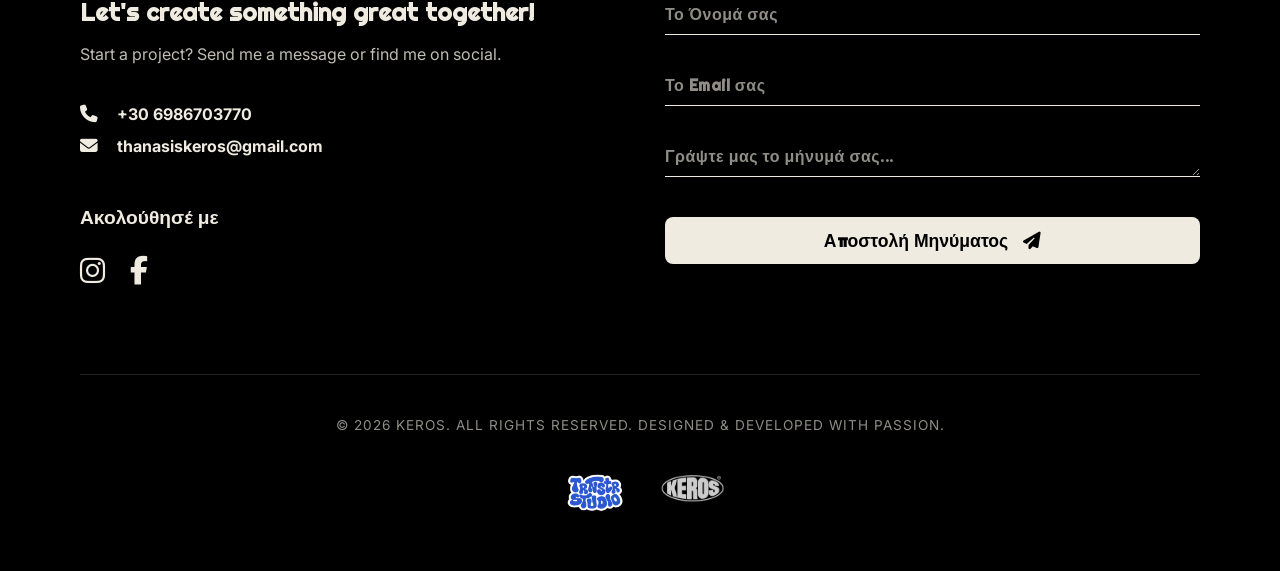
==== commit 3efbdcac: "Add files via upload" ====
--- a/index.html
+++ b/index.html
@@ -53,8 +53,6 @@
                         <span class="item-number">03</span>
                     </a>
 
-                    <!-- ΤΟ ΛΟΓΟΤΥΠΟ ΤΟΥ 4ΟΥ PROJECT! -->
-                    <!-- Μόλις πατηθεί, πάει τον χρήστη στη νέα σελίδα (projects.html), κατευθείαν στην 4η κάρτα -->
                     <a href="projects.html#project-4" class="gallery-item">
                         <img src="images/Untitled_project__1_-removebg-preview.png" alt="Project 4">
                         <span class="item-number">04</span>
@@ -78,31 +76,31 @@
                 <div class="services-list-dark">
                     
                     <div class="service-item-dark">
-                        <div class="service-header">
-                            <span class="service-number">01</span>
-                            <h3>CUSTOM DESIGN & DEV</h3>
-                        </div>
-                        <div class="service-divider"></div>
-                        <p>Δημιουργώ μοναδικές ιστοσελίδες γραμμένες από το μηδέν (custom coding). Χωρίς να βασίζομαι σε έτοιμα templates, σχεδιάζω και αναπτύσσω ψηφιακές εμπειρίες (HTML, CSS, JS) που προσαρμόζονται 100% στην αισθητική, τις ανάγκες και το όραμα του δικού σας brand.</p>
-                    </div>
+    <div class="service-header">
+        <span class="service-number">01</span>
+        <h3>CUSTOM DESIGN</h3>
+    </div>
+    <div class="service-divider"></div>
+    <p>Σχεδιάζω και αναπτύσσω μοναδικές ιστοσελίδες (custom-made) από το μηδέν. Χωρίς τον περιορισμό των έτοιμων templates, μετατρέπω τις ιδέες σας σε ένα 100% εξατομικευμένο ψηφιακό περιβάλλον, δίνοντας έμφαση στη λεπτομέρεια και την υψηλή αισθητική.</p>
+</div>
                     
                     <div class="service-item-dark">
-                        <div class="service-header">
-                            <span class="service-number">02</span>
-                            <h3>E-COMMERCE / E-SHOPS</h3>
-                        </div>
-                        <div class="service-divider"></div>
-                        <p>Αναλαμβάνω τον σχεδιασμό και την ανάπτυξη σύγχρονων και ταχύτατων ηλεκτρονικών καταστημάτων. Στόχος μου είναι η δημιουργία μιας εύχρηστης και ασφαλούς εμπειρίας αγορών (UI/UX) που αναδεικνύει τα προϊόντα σας και βοηθά στην αύξηση των πωλήσεων.</p>
-                    </div>
+    <div class="service-header">
+        <span class="service-number">02</span>
+        <h3>E-COMMERCE / E-SHOPS</h3>
+    </div>
+    <div class="service-divider"></div>
+    <p>Αναλαμβάνω την κατασκευή σύγχρονων και ταχύτατων ηλεκτρονικών καταστημάτων (e-shops). Βασικός μου στόχος είναι η δημιουργία μιας εύχρηστης, ασφαλούς και ευχάριστης εμπειρίας αγορών (UI/UX), η οποία αναδεικνύει τα προϊόντα σας και αυξάνει τις πωλήσεις.</p>
+</div>
                     
                     <div class="service-item-dark">
-                        <div class="service-header">
-                            <span class="service-number">03</span>
-                            <h3>WEB APPS & PWAs</h3>
-                        </div>
-                        <div class="service-divider"></div>
-                        <p>Από απαιτητικές διαδικτυακές πλατφόρμες μέχρι Progressive Web Apps (PWAs) για χρήση σε κινητά. Ό,τι κι αν ζητήσει ο πελάτης, όσο περίπλοκο κι αν είναι, μπορώ να το κάνω πραγματικότητα γράφοντας τον κατάλληλο κώδικα.</p>
-                    </div>
+    <div class="service-header">
+        <span class="service-number">03</span>
+        <h3>WEB APPS / TOOLS</h3>
+    </div>
+    <div class="service-divider"></div>
+    <p>Αναπτύσσω διαδραστικές διαδικτυακές εφαρμογές (Web Apps) και ψηφιακά εργαλεία προσαρμοσμένα στις δικές σας ανάγκες. Γράφοντας κώδικα, δημιουργώ λειτουργικές λύσεις (όπως π.χ. ψηφιακά μενού ή interactive πλατφόρμες) που ανταποκρίνονται άψογα σε κάθε συσκευή και κινητό.</p>
+</div>
                     
                 </div>
             </div>
@@ -115,7 +113,7 @@
             
             <h2 class="section-title">ABOUT ME</h2>
             
-            <p class="large-text">Γεια, είμαι ο Θανάσης. Συνδυάζοντας τις σπουδές μου ως Μηχανικός Πληροφορικής με το πάθος μου για το Web Development, δημιουργώ custom ιστοσελίδες και εφαρμογές. Αγαπώ την αισθητική όσο και την τεχνολογία, και γράφω κώδικα από το μηδέν (HTML, CSS, JS) για να μετατρέπω ιδέες σε ψηφιακές εμπειρίες που ξεχωρίζουν λειτουργικά και οπτικά.</p>
+            <p class="large-text">Γεια, είμαι ο Θανάσης. Συνδυάζοντας τις σπουδές μου ως Μηχανικός Πληροφορικής με το πάθος μου για το Web Development, δημιουργώ custom ιστοσελίδες και εφαρμογές. Αγαπώ την αισθητική όσο και την τεχνολογία, και έτσι κώδικα από το μηδέν για να μετατρέπω ιδέες σε ψηφιακές εμπειρίες που ξεχωρίζουν λειτουργικά και οπτικά.</p>
         </section>
 
         <!-- ======================================================== -->
@@ -136,7 +134,10 @@
                                 <p>QR Menu for coffee shop.</p>
                             </div>
                         </div>
-                        <a href="#" class="card-btn">LIVE PROJECT</a>
+                        <!-- ΑΛΛΑΓΗ: Το Λογότυπο αντί για κουμπί -->
+                        <a href="#" class="card-logo-btn">
+                            <img src="images/hip1.png" alt="Hippie Drip">
+                        </a>
                     </div>
                     <div class="carousel-wrapper">
                         <button class="carousel-btn prev-btn"><i class="fa-solid fa-chevron-left"></i></button>
@@ -160,7 +161,10 @@
                                 <p>Web Radio for athletic news.</p>
                             </div>
                         </div>
-                        <a href="#" class="card-btn">LIVE PROJECT</a>
+                        <!-- ΑΛΛΑΓΗ: Το Λογότυπο αντί για κουμπί -->
+                        <a href="#" class="card-logo-btn">
+                            <img src="images/rad1.png" alt="Iraklis Radio">
+                        </a>
                     </div>
                     <div class="carousel-wrapper">
                         <button class="carousel-btn prev-btn"><i class="fa-solid fa-chevron-left"></i></button>
@@ -184,7 +188,10 @@
                                 <p>Student festival.</p>
                             </div>
                         </div>
-                        <a href="#" class="card-btn">LIVE PROJECT</a>
+                        <!-- ΑΛΛΑΓΗ: Το Λογότυπο αντί για κουμπί -->
+                        <a href="#" class="card-logo-btn">
+                            <img src="images/tr1.png" alt="Transistor">
+                        </a>
                     </div>
                     <div class="carousel-wrapper">
                         <button class="carousel-btn prev-btn"><i class="fa-solid fa-chevron-left"></i></button>
@@ -200,7 +207,6 @@
 
             </div>
             
-            <!-- ΚΟΥΜΠΙ ΠΟΥ ΟΔΗΓΕΙ ΣΕ ΝΕΑ ΣΕΛΙΔΑ ΜΕ ΟΛΑ ΤΑ ΕΡΓΑ -->
             <div class="show-more-container">
                 <a href="projects.html" class="show-more-btn">
                     VIEW ALL PROJECTS <i class="fa-solid fa-arrow-right"></i>
@@ -232,8 +238,6 @@
                         <div class="social-icons">
                             <a href="https://www.instagram.com/thanasiskeros/" title="Instagram" target="_blank"><i class="fa-brands fa-instagram"></i></a>
                             <a href="https://www.facebook.com/profile.php?id=100060874460926" title="Facebook" target="_blank"><i class="fa-brands fa-facebook-f"></i></a>
-                            <a href="https://www.behance.net/thanasiskeros/" title="Behance" target="_blank"><i class="fa-brands fa-behance"></i></a>
-                            <a href="https://www.linkedin.com/in/thanasiskeros/" title="LinkedIn" target="_blank"><i class="fa-brands fa-linkedin-in"></i></a>
                         </div>
                     </div>
                 </div>
--- a/style.css
+++ b/style.css
@@ -314,11 +314,10 @@
     margin-bottom: 20px;
 }
 
-/* --- ΚΑΡΤΕΣ (ΜΕ ΤΗ ΝΕΑ 4η ΚΑΡΤΑ) --- */
 .card-1 { top: 100px; z-index: 1; }
 .card-2 { top: 115px; z-index: 2; }
 .card-3 { top: 130px; z-index: 3; }
-.card-4 { top: 145px; z-index: 4; } /* ΝΕΟ */
+.card-4 { top: 145px; z-index: 4; } 
 
 .card-header { display: flex; justify-content: space-between; align-items: flex-start; margin-bottom: 20px; border-bottom: 1px solid rgba(239, 235, 224, 0.1); padding-bottom: 15px; }
 .card-client-info { display: flex; align-items: center; gap: 15px; }
@@ -326,17 +325,45 @@
 .client-details h4 { font-family: var(--heading-font); font-size: 1.1rem; letter-spacing: 1px; margin-bottom: 2px; }
 .client-details p { font-family: var(--text-font); font-size: 0.8rem; font-weight: 300; opacity: 0.7; }
 
-.card-btn {
-    border: 1px solid var(--bg-color); border-radius: 50px; padding: 8px 15px; color: var(--bg-color);
-    text-decoration: none; font-family: var(--text-font); font-size: 0.75rem; font-weight: 600; letter-spacing: 1px; transition: all 0.3s ease;
-}
-.card-btn:hover { background-color: var(--bg-color); color: #000; }
+/* --- FIX: Σωστή εμφάνιση των Λογοτύπων στα δεξιά (όχι πια στρετσαρισμένα) --- */
+.card-logo-btn {
+    display: flex;
+    align-items: center;
+    justify-content: flex-end;
+    height: 45px; 
+    flex-shrink: 0; /* Κλειδώνει το μέγεθος, δεν αφήνει το κείμενο να το συμπιέσει */
+    transition: transform 0.3s ease, opacity 0.3s ease;
+}
+
+.card-logo-btn img {
+    height: 100%;
+    width: auto;
+    max-width: 150px;
+    object-fit: contain;
+}
+
+.card-logo-btn:hover {
+    transform: scale(1.1); 
+    opacity: 0.8;
+}
 
 .card-images-grid {
     display: flex; gap: 15px; overflow-x: auto; scroll-snap-type: x mandatory; padding-bottom: 10px; 
     scrollbar-width: thin; scrollbar-color: rgba(239, 235, 224, 0.3) transparent;
 }
 .card-images-grid::-webkit-scrollbar { display: none; }
+
+/* --- FIX: Σωστή εμφάνιση των mockups (κλείδωμα αναλογίας) --- */
+.card-images-grid img {
+    width: 85%; /* Ορίζουμε σταθερό πλάτος */
+    flex: 0 0 auto; /* Σταματάει τα flexbox bugs του Safari */
+    scroll-snap-align: center; 
+    height: 220px; 
+    object-fit: contain !important; /* Επιβολή του contain */
+    object-position: center; 
+    border-radius: 10px; 
+    border: none; 
+}
 
 .carousel-wrapper {
     position: relative;
@@ -366,22 +393,6 @@
 
 .prev-btn { left: -5px; }
 .next-btn { right: -5px; }
-
-@media (max-width: 767px) {
-    .carousel-btn { font-size: 1.8rem; }
-    .prev-btn { left: 0px; }
-    .next-btn { right: 0px; }
-}
-
-.card-images-grid img {
-    flex: 0 0 85%; 
-    scroll-snap-align: center; 
-    height: 220px; 
-    object-fit: contain; 
-    object-position: center; 
-    border-radius: 10px; 
-    border: none; 
-}
 
 .show-more-container {
     display: flex;
@@ -453,6 +464,40 @@
 .footer-globe { width: 80px; height: 80px; object-fit: contain; mix-blend-mode: screen; }
 .footer-logo { height: 40px; object-fit: contain; filter: invert(1) brightness(100); opacity: 0.8; }
 
+
+/* ========================================================== */
+/* --- 1. RESPONSIVE ΓΙΑ ΚΙΝΗΤΑ (SMARTPHONES) --- */
+/* ========================================================== */
+@media (max-width: 767px) {
+    .inner-page-logo { width: 75px; top: 32px; }
+    .menu-btn { font-size: 2.2rem; }
+    
+    .gallery-track { 
+        justify-content: flex-start; 
+        padding: 0 20px; 
+        gap: 20px;
+    }
+    .gallery-item { min-width: 80px; }
+    .gallery-item img { width: 80px; height: 80px; }
+    
+    .carousel-btn { font-size: 1.8rem; }
+    .prev-btn { left: 0px; }
+    .next-btn { right: 0px; }
+    
+    /* Για τα κινητά, ρυθμίζουμε μικρότερο ύψος αλλά κρατάμε το κλείδωμα */
+    .card-images-grid img { height: 180px; width: 85%; } 
+    .card-number { font-size: 2.5rem; }
+    
+    .brutalist-contact-title { font-size: 16vw; }
+
+    #about { padding-bottom: 420px; }
+    .about-bg-graphic { width: 100%; max-width: none; height: 350px; left: 0; right: 0; margin: 0 auto; object-position: center bottom; bottom: 40px; }
+    #about::after { left: 0; right: 0; margin: 0 auto; width: 80%; bottom: 25px; }
+}
+
+/* ========================================================== */
+/* --- 2. RESPONSIVE ΓΙΑ TABLET (Π.χ. iPad) --- */
+/* ========================================================== */
 @media (min-width: 768px) and (max-width: 1023px) {
     .main-content { padding: 30px 40px 0 40px; }
     .black-strip, .services-black-strip, .contact-section-dark { padding-left: 40px; padding-right: 40px; margin-left: -40px; margin-right: -40px; }
@@ -466,9 +511,12 @@
     #about::after { bottom: 40px; right: 5%; width: 35vw; max-width: 250px; height: 15px; }
     .gallery-track { justify-content: center; padding: 0; }
     .gallery-item img { width: 130px; height: 130px; } 
-    .card-images-grid img { flex: 0 0 60%; height: 300px; } 
-}
-
+    .card-images-grid img { width: 60%; height: 300px; } 
+}
+
+/* ========================================================== */
+/* --- 3. RESPONSIVE ΓΙΑ ΥΠΟΛΟΓΙΣΤΗ (PC & Μεγάλες Οθόνες) --- */
+/* ========================================================== */
 @media (min-width: 1024px) {
     html { scroll-padding-top: 180px; }
     .main-content { padding: 40px 80px 0 80px; }
@@ -494,18 +542,29 @@
     .about-bg-graphic { bottom: auto; top: 50%; transform: translateY(-50%); right: -5%; width: 55vw; max-width: 800px; height: 650px; object-fit: contain; object-position: right center; animation: floatDesktop 4s ease-in-out infinite; }
     #about::after { bottom: auto; top: calc(50% + 280px); right: 2%; width: 45vw; max-width: 500px; height: 25px; filter: blur(12px); }
     
-    /* --- ΚΑΡΤΕΣ (ΜΕ ΤΗ ΝΕΑ 4η ΚΑΡΤΑ ΓΙΑ PC) --- */
     .stacked-card { padding: 50px; border-radius: 30px; }
     .card-1 { top: 120px; }
     .card-2 { top: 150px; }
     .card-3 { top: 180px; }
-    .card-4 { top: 210px; } /* ΝΕΟ */
+    .card-4 { top: 210px; } 
     
     .card-header { margin-bottom: 40px; padding-bottom: 20px; }
     .card-number { font-size: 7rem; }
-    .card-btn { padding: 10px 25px; font-size: 0.85rem; }
+    
+    /* Τα λογότυπα παίρνουν σωστό μέγεθος στα PC */
+    .card-logo-btn { height: 60px; }
+
     .card-images-grid { display: flex; gap: 30px; }
-    .card-images-grid img { flex: 0 0 45%; height: 400px; scroll-snap-align: start; border-radius: 15px; }
+    
+    /* Κλείδωμα αναλογίας για τα mockups και στο PC */
+    .card-images-grid img { 
+        width: 45%; 
+        flex: 0 0 auto; 
+        height: 400px; 
+        scroll-snap-align: start; 
+        border-radius: 15px; 
+    }
+    
     .contact-section-dark { padding: 100px 80px 40px 80px; margin-left: -80px; margin-right: -80px; }
     .contact-grid { flex-direction: row; justify-content: space-between; }
     .brutalist-contact-title { font-size: 12vw; letter-spacing: -0.5vw; }
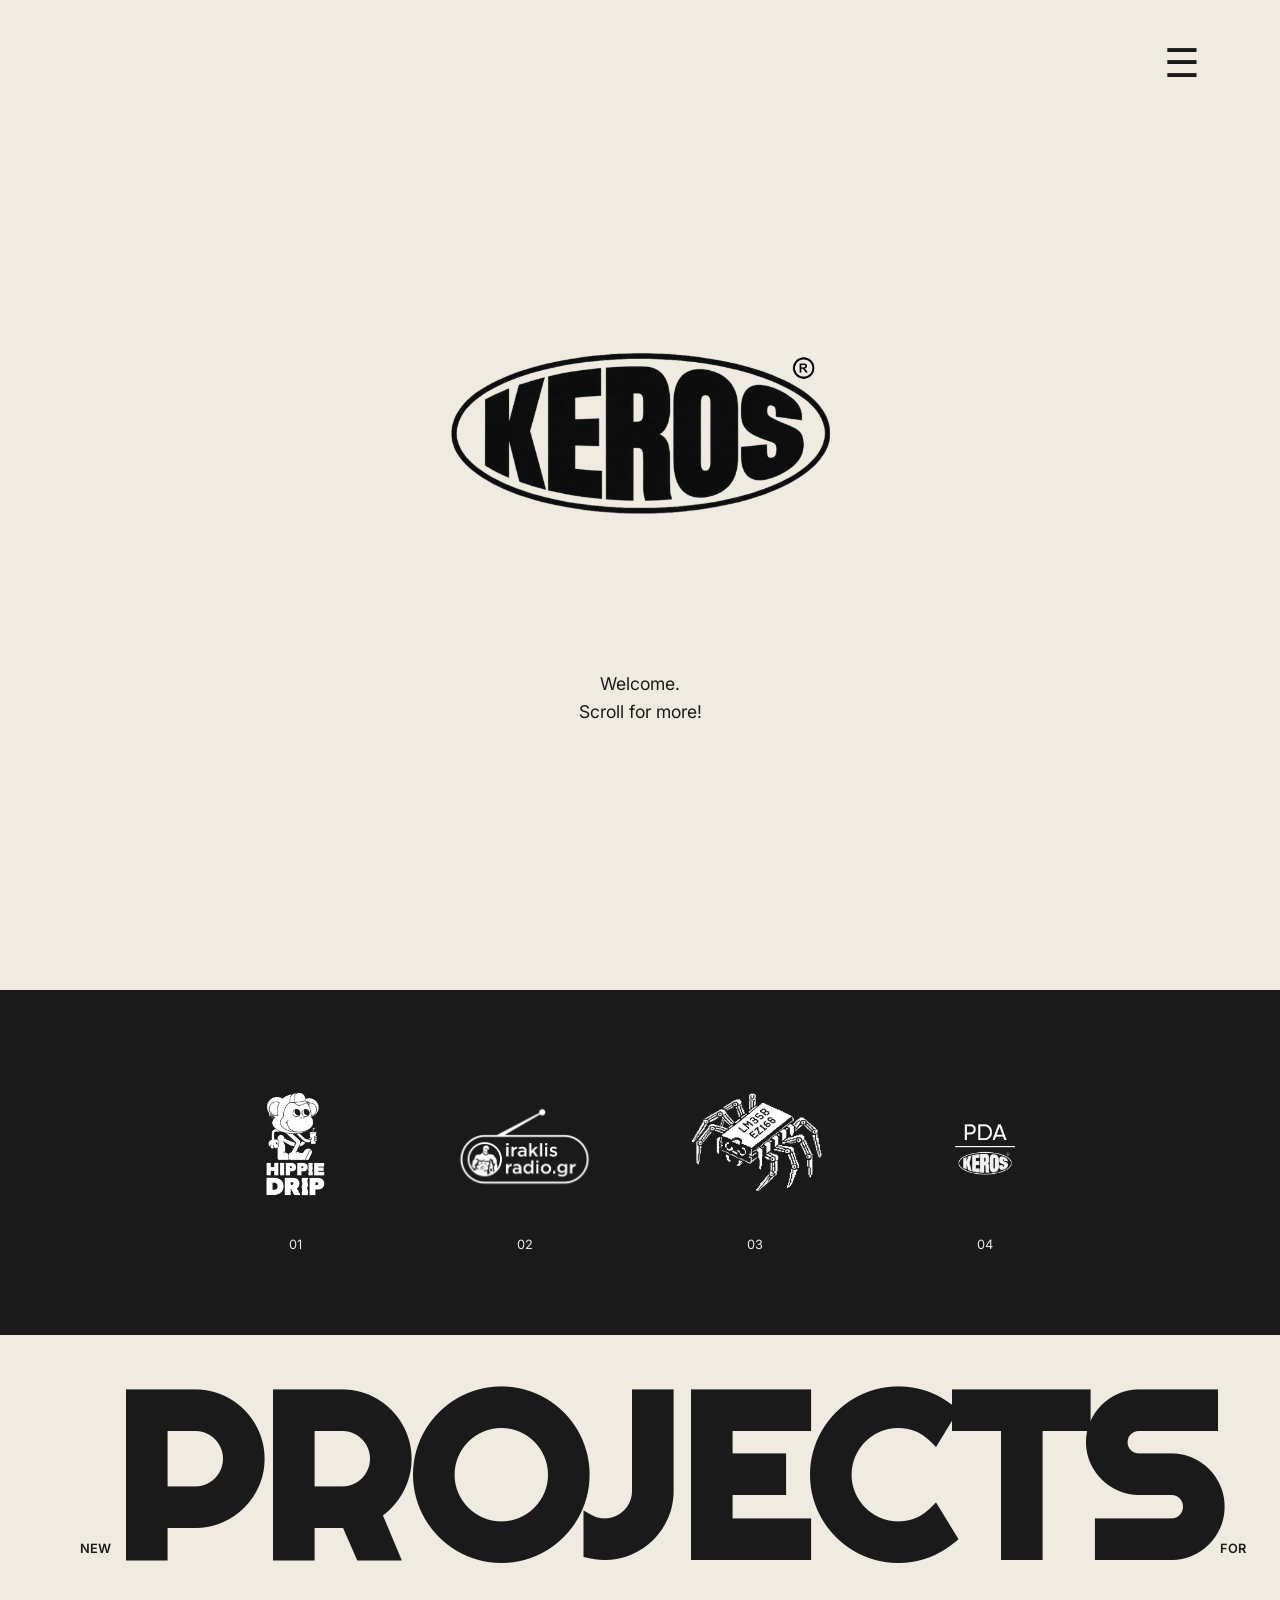
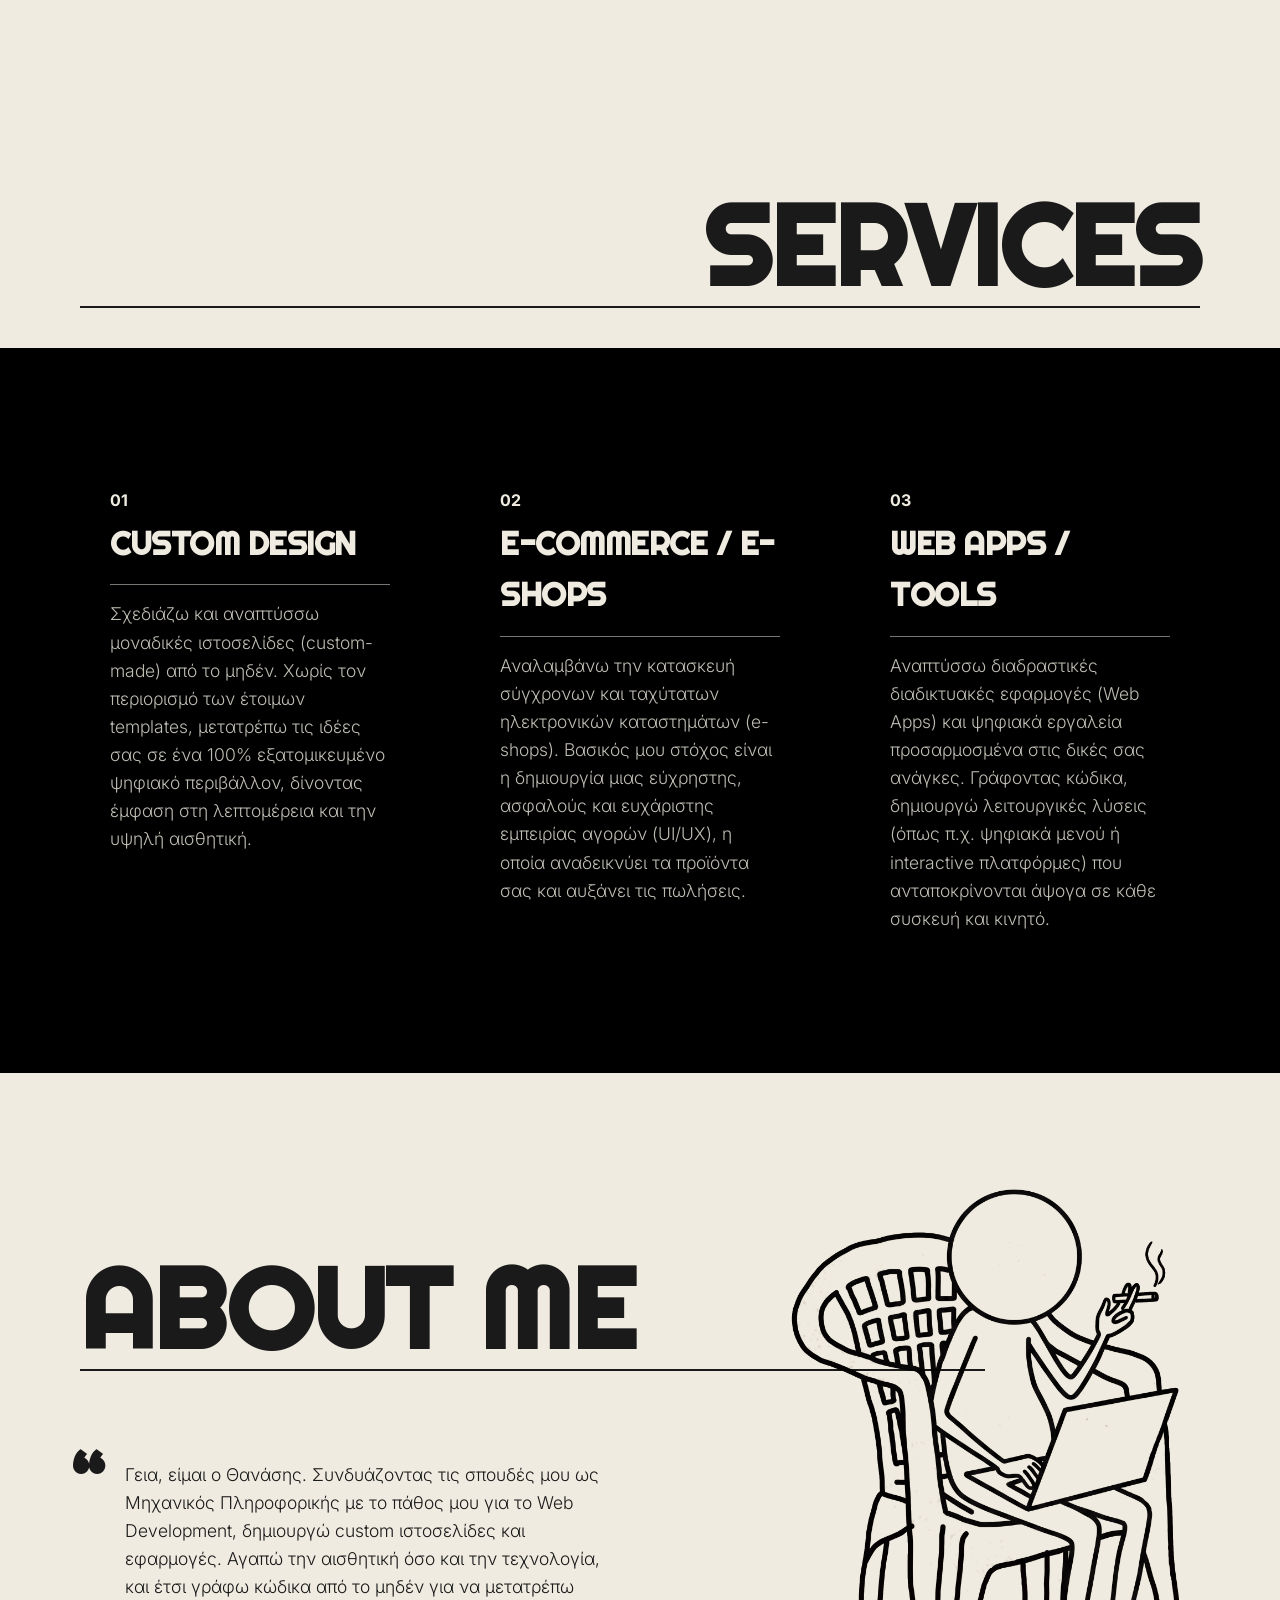
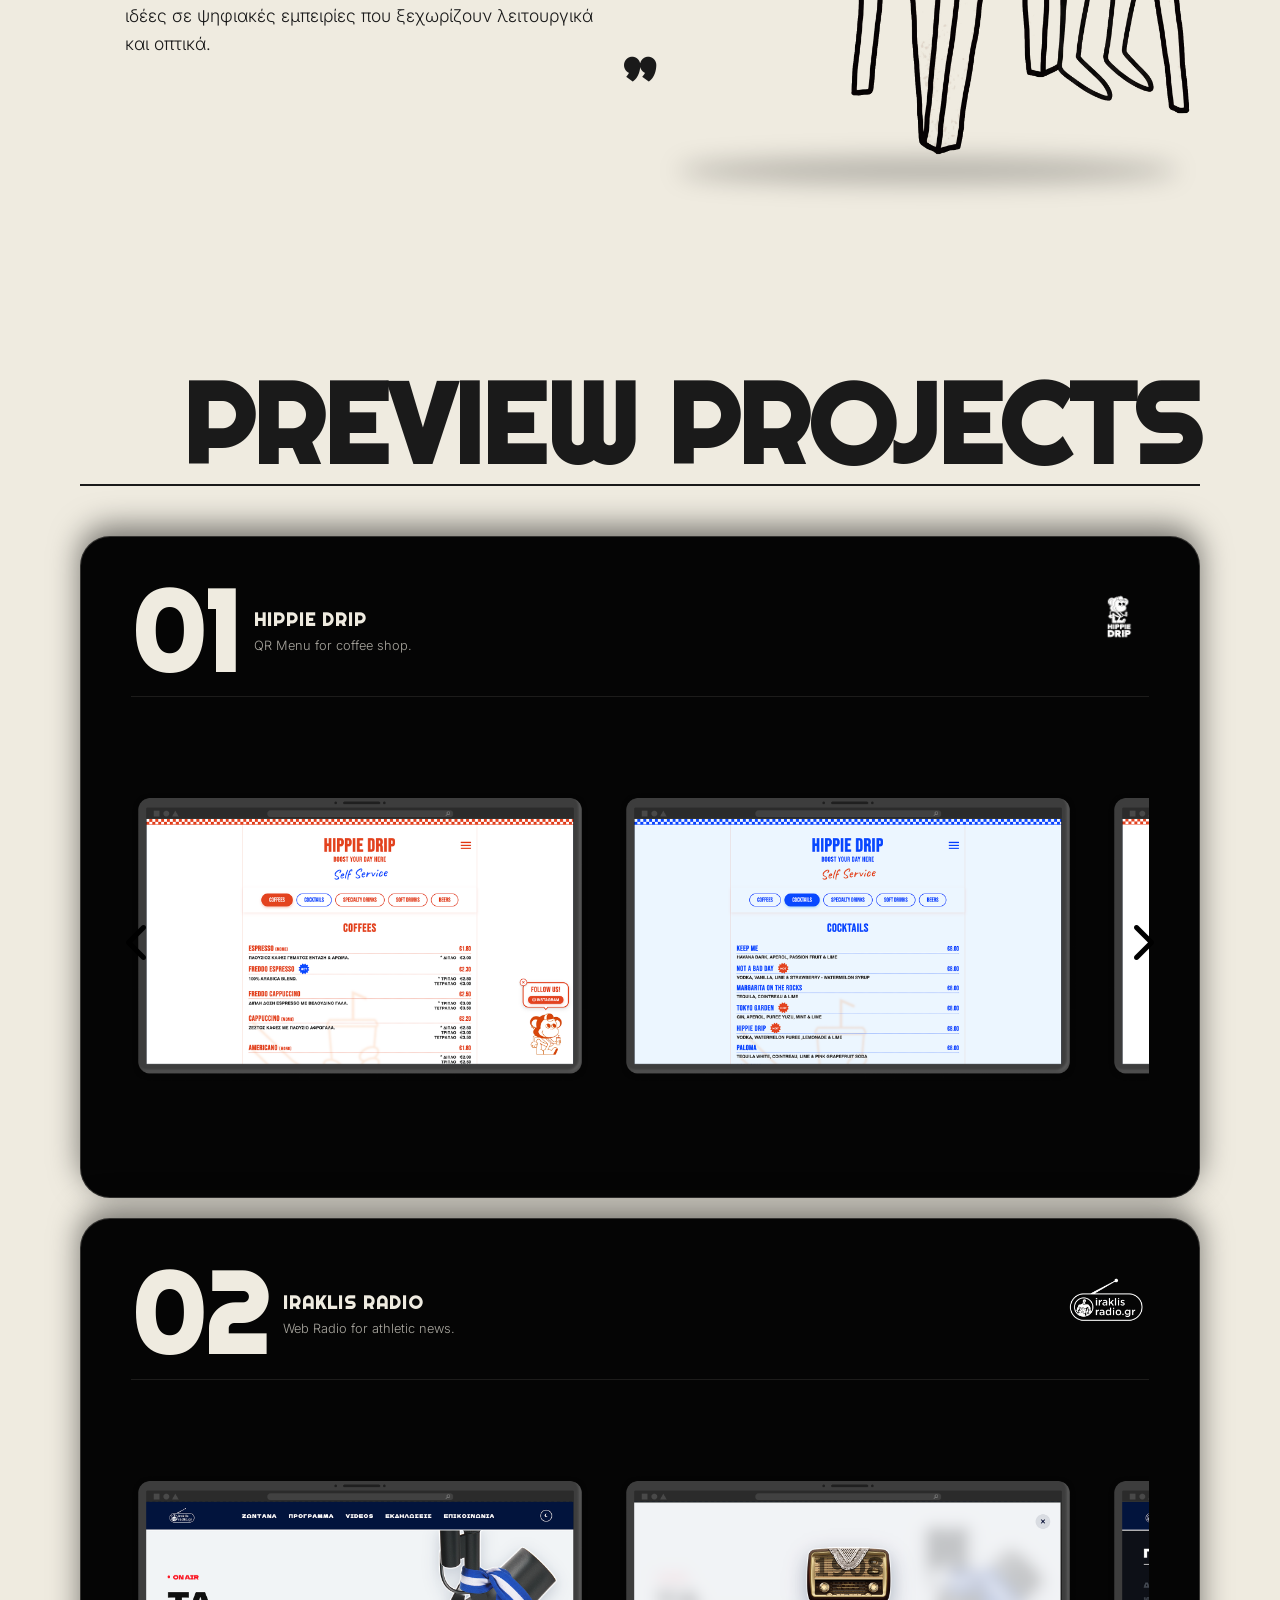
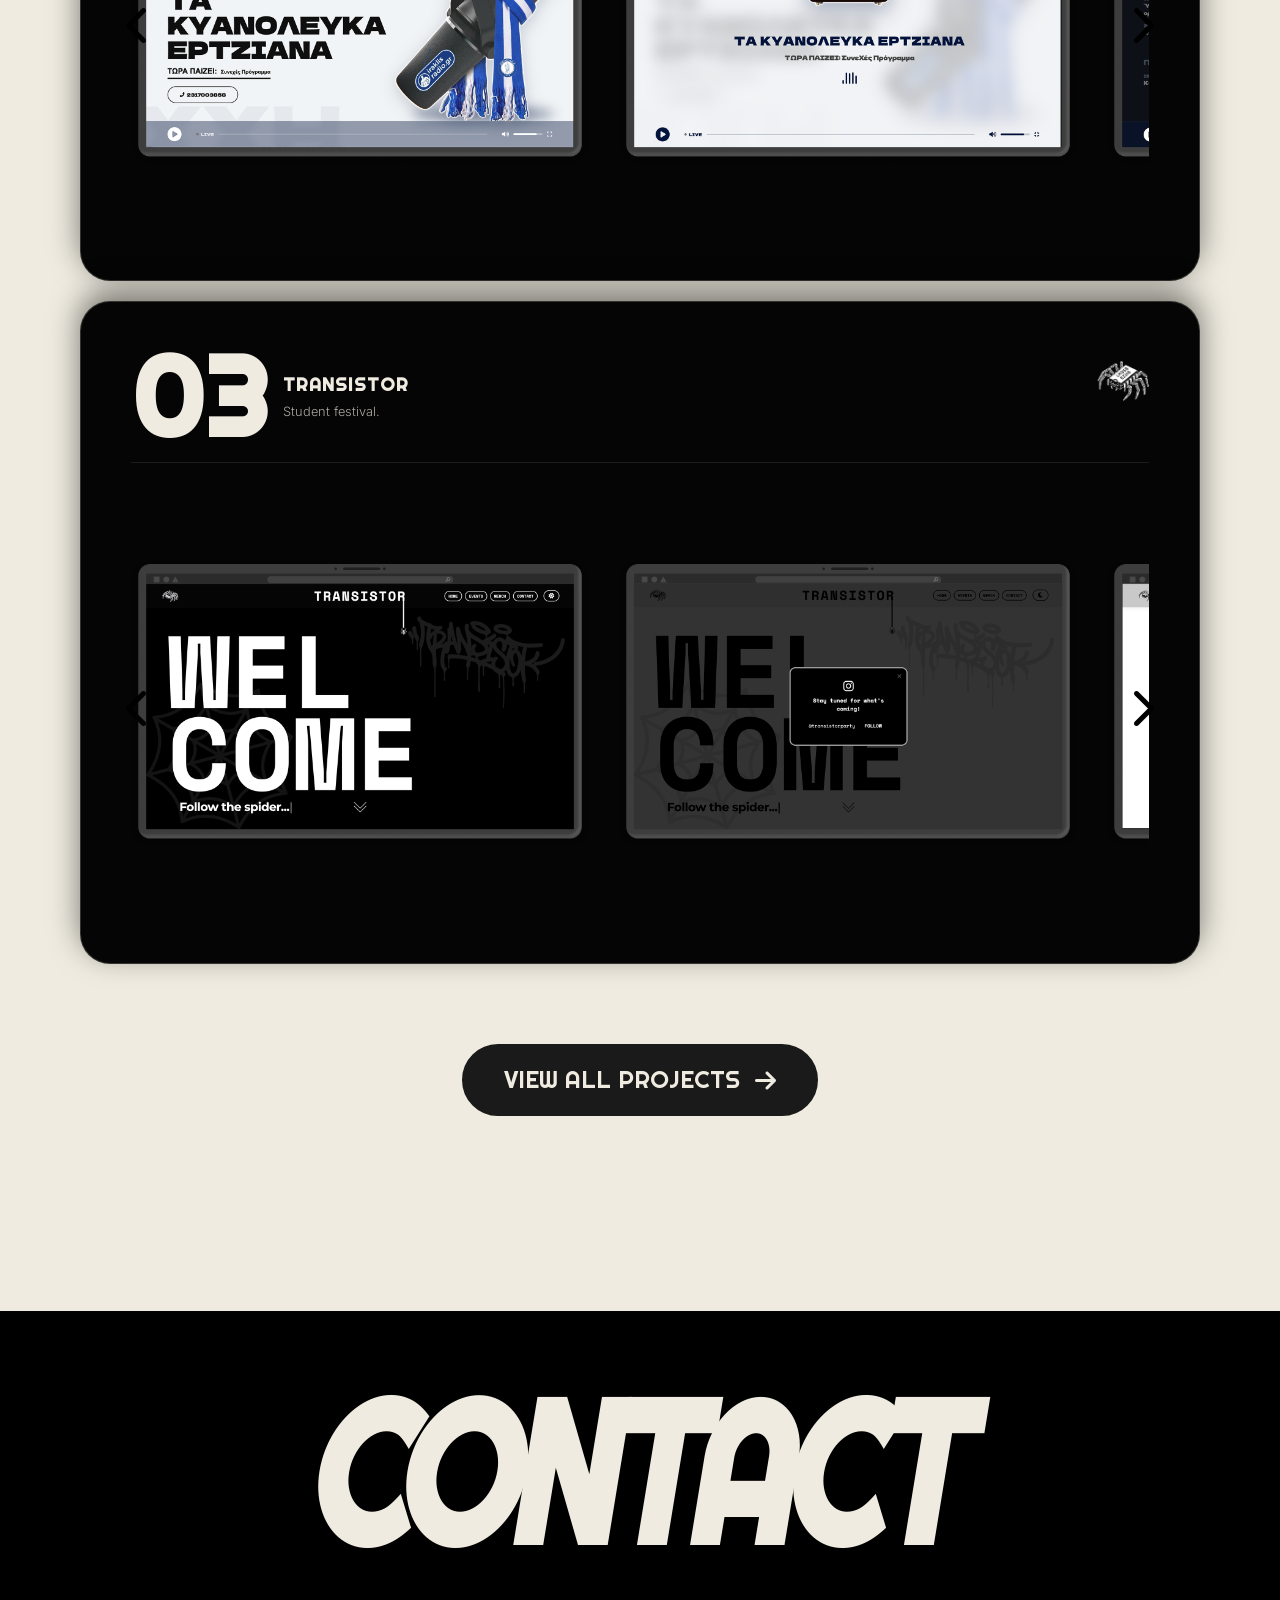
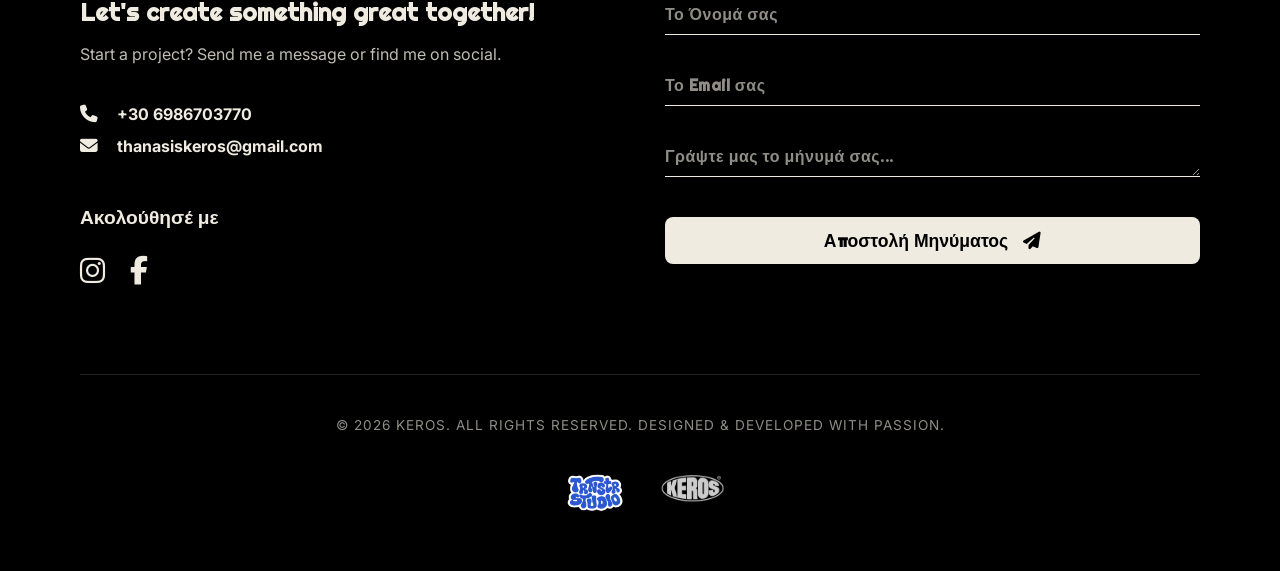
==== commit 41dbe427: "Add files via upload" ====
--- a/index.html
+++ b/index.html
@@ -5,59 +5,50 @@
     <meta name="viewport" content="width=device-width, initial-scale=1.0">
     <title>KEROS | Portfolio</title>
     <link rel="stylesheet" href="style.css">
-    
-    <!-- Εισαγωγή γραμματοσειρών από το Google Fonts (Righteous για τίτλους, Inter για κείμενο) -->
+    <link rel="icon" type="image/png" href="images/ker.png">
     <link href="https://fonts.googleapis.com/css2?family=Righteous&family=Inter:wght@300;400&display=swap" rel="stylesheet">
-    
-    <!-- Εισαγωγή FontAwesome για τα εικονίδια -->
     <link rel="stylesheet" href="https://cdnjs.cloudflare.com/ajax/libs/font-awesome/6.4.0/css/all.min.css">
+    <script async src="https://www.googletagmanager.com/gtag/js?id=G-GY9GKH810G"></script>
+    <script>
+        window.dataLayer = window.dataLayer || [];
+        function gtag(){dataLayer.push(arguments);}
+        gtag('js', new Date());
+        gtag('config', 'G-GY9GKH810G');
+    </script>
 </head>
 <body>
-
-    <!-- Το θολό μπεζ background που εμφανίζεται ΣΤΑΔΙΑΚΑ στο scroll -->
     <div class="glass-header"></div>
 
-    <!-- Κουμπί Μενού (Πάντα πάνω δεξιά) -->
     <div class="top-bar">
         <button class="menu-btn" id="openMenu">☰</button>
     </div>
 
-    <!-- Το Λογότυπο που κινείται ελεύθερα και λειτουργεί ως κουμπί για την Αρχική -->
     <a href="#" class="hero-logo">
         <img src="images/keros.PNG" alt="KEROS Logo" style="width: 100%; display: block;">
     </a>
     
-    <!-- Το αρχικό κείμενο -->
     <p class="hero-text">Welcome.<br>Scroll for more!</p>
 
-    <!-- Υπόλοιπο Περιεχόμενο (Ξεκινάει πιο κάτω) -->
     <main class="main-content">
-        
-        <!-- Ενότητα Projects -->
         <section class="projects-section" id="projects">
             <div class="black-strip">
                 <div class="gallery-track">
-                    
                     <a href="#project-1" class="gallery-item">
                         <img src="images/hip1.png" alt="Project 1">
                         <span class="item-number">01</span>
                     </a>
-
-                     <a href="#project-2" class="gallery-item">
+                    <a href="#project-2" class="gallery-item">
                         <img src="images/rad1.png" alt="Project 2">
                         <span class="item-number">02</span>
                     </a>
-
                     <a href="#project-3" class="gallery-item">
                         <img src="images/tr1.png" alt="Project 3">
                         <span class="item-number">03</span>
                     </a>
-
                     <a href="projects.html#project-4" class="gallery-item">
                         <img src="images/Untitled_project__1_-removebg-preview.png" alt="Project 4">
                         <span class="item-number">04</span>
                     </a>
-    
                 </div>
             </div>
 
@@ -68,63 +59,51 @@
             </div>
         </section>
 
-        <!-- Ενότητα Services -->
         <section class="content-section" id="services">
             <h2 class="section-title right-aligned">SERVICES</h2>
             
             <div class="services-black-strip">
                 <div class="services-list-dark">
+                    <div class="service-item-dark">
+                        <div class="service-header">
+                            <span class="service-number">01</span>
+                            <h3>CUSTOM DESIGN</h3>
+                        </div>
+                        <div class="service-divider"></div>
+                        <p>Σχεδιάζω και αναπτύσσω μοναδικές ιστοσελίδες (custom-made) από το μηδέν. Χωρίς τον περιορισμό των έτοιμων templates, μετατρέπω τις ιδέες σας σε ένα 100% εξατομικευμένο ψηφιακό περιβάλλον, δίνοντας έμφαση στη λεπτομέρεια και την υψηλή αισθητική.</p>
+                    </div>
                     
                     <div class="service-item-dark">
-    <div class="service-header">
-        <span class="service-number">01</span>
-        <h3>CUSTOM DESIGN</h3>
-    </div>
-    <div class="service-divider"></div>
-    <p>Σχεδιάζω και αναπτύσσω μοναδικές ιστοσελίδες (custom-made) από το μηδέν. Χωρίς τον περιορισμό των έτοιμων templates, μετατρέπω τις ιδέες σας σε ένα 100% εξατομικευμένο ψηφιακό περιβάλλον, δίνοντας έμφαση στη λεπτομέρεια και την υψηλή αισθητική.</p>
-</div>
+                        <div class="service-header">
+                            <span class="service-number">02</span>
+                            <h3>E-COMMERCE / E-SHOPS</h3>
+                        </div>
+                        <div class="service-divider"></div>
+                        <p>Αναλαμβάνω την κατασκευή σύγχρονων και ταχύτατων ηλεκτρονικών καταστημάτων (e-shops). Βασικός μου στόχος είναι η δημιουργία μιας εύχρηστης, ασφαλούς και ευχάριστης εμπειρίας αγορών (UI/UX), η οποία αναδεικνύει τα προϊόντα σας και αυξάνει τις πωλήσεις.</p>
+                    </div>
                     
                     <div class="service-item-dark">
-    <div class="service-header">
-        <span class="service-number">02</span>
-        <h3>E-COMMERCE / E-SHOPS</h3>
-    </div>
-    <div class="service-divider"></div>
-    <p>Αναλαμβάνω την κατασκευή σύγχρονων και ταχύτατων ηλεκτρονικών καταστημάτων (e-shops). Βασικός μου στόχος είναι η δημιουργία μιας εύχρηστης, ασφαλούς και ευχάριστης εμπειρίας αγορών (UI/UX), η οποία αναδεικνύει τα προϊόντα σας και αυξάνει τις πωλήσεις.</p>
-</div>
-                    
-                    <div class="service-item-dark">
-    <div class="service-header">
-        <span class="service-number">03</span>
-        <h3>WEB APPS / TOOLS</h3>
-    </div>
-    <div class="service-divider"></div>
-    <p>Αναπτύσσω διαδραστικές διαδικτυακές εφαρμογές (Web Apps) και ψηφιακά εργαλεία προσαρμοσμένα στις δικές σας ανάγκες. Γράφοντας κώδικα, δημιουργώ λειτουργικές λύσεις (όπως π.χ. ψηφιακά μενού ή interactive πλατφόρμες) που ανταποκρίνονται άψογα σε κάθε συσκευή και κινητό.</p>
-</div>
-                    
-                </div>
-            </div>
-        </section>
-
-        <!-- Ενότητα About Me -->
+                        <div class="service-header">
+                            <span class="service-number">03</span>
+                            <h3>WEB APPS / TOOLS</h3>
+                        </div>
+                        <div class="service-divider"></div>
+                        <p>Αναπτύσσω διαδραστικές διαδικτυακές εφαρμογές (Web Apps) και ψηφιακά εργαλεία προσαρμοσμένα στις δικές σας ανάγκες. Γράφοντας κώδικα, δημιουργώ λειτουργικές λύσεις (όπως π.χ. ψηφιακά μενού ή interactive πλατφόρμες) που ανταποκρίνονται άψογα σε κάθε συσκευή και κινητό.</p>
+                    </div>
+                </div>
+            </div>
+        </section>
+
         <section class="content-section" id="about">
-            
             <img src="images/me.jpeg" alt="Graphic" class="about-bg-graphic">
-            
             <h2 class="section-title">ABOUT ME</h2>
-            
-            <p class="large-text">Γεια, είμαι ο Θανάσης. Συνδυάζοντας τις σπουδές μου ως Μηχανικός Πληροφορικής με το πάθος μου για το Web Development, δημιουργώ custom ιστοσελίδες και εφαρμογές. Αγαπώ την αισθητική όσο και την τεχνολογία, και έτσι κώδικα από το μηδέν για να μετατρέπω ιδέες σε ψηφιακές εμπειρίες που ξεχωρίζουν λειτουργικά και οπτικά.</p>
-        </section>
-
-        <!-- ======================================================== -->
-        <!-- ΕΝΟΤΗΤΑ: SELECTED WORKS (STACKED CARDS EFFECT) -->
-        <!-- ======================================================== -->
+            <p class="large-text">Γεια, είμαι ο Θανάσης. Συνδυάζοντας τις σπουδές μου ως Μηχανικός Πληροφορικής με το πάθος μου για το Web Development, δημιουργώ custom ιστοσελίδες και εφαρμογές. Αγαπώ την αισθητική όσο και την τεχνολογία, και έτσι γράφω κώδικα από το μηδέν για να μετατρέπω ιδέες σε ψηφιακές εμπειρίες που ξεχωρίζουν λειτουργικά και οπτικά.</p>
+        </section>
+
         <section class="content-section" id="works">
             <h2 class="section-title right-aligned">PREVIEW PROJECTS</h2>
             
             <div class="stacked-cards-container">
-                
-                <!-- ΚΑΡΤΑ 1 -->
                 <div class="stacked-card card-1" id="project-1">
                     <div class="card-header">
                         <div class="card-client-info">
@@ -134,7 +113,6 @@
                                 <p>QR Menu for coffee shop.</p>
                             </div>
                         </div>
-                        <!-- ΑΛΛΑΓΗ: Το Λογότυπο αντί για κουμπί -->
                         <a href="#" class="card-logo-btn">
                             <img src="images/hip1.png" alt="Hippie Drip">
                         </a>
@@ -151,7 +129,6 @@
                     </div>
                 </div>
                 
-                <!-- ΚΑΡΤΑ 2 -->
                 <div class="stacked-card card-2" id="project-2">
                     <div class="card-header">
                         <div class="card-client-info">
@@ -161,7 +138,6 @@
                                 <p>Web Radio for athletic news.</p>
                             </div>
                         </div>
-                        <!-- ΑΛΛΑΓΗ: Το Λογότυπο αντί για κουμπί -->
                         <a href="#" class="card-logo-btn">
                             <img src="images/rad1.png" alt="Iraklis Radio">
                         </a>
@@ -178,7 +154,6 @@
                     </div>
                 </div>
 
-                <!-- ΚΑΡΤΑ 3 -->
                 <div class="stacked-card card-3" id="project-3">
                     <div class="card-header">
                         <div class="card-client-info">
@@ -188,7 +163,6 @@
                                 <p>Student festival.</p>
                             </div>
                         </div>
-                        <!-- ΑΛΛΑΓΗ: Το Λογότυπο αντί για κουμπί -->
                         <a href="#" class="card-logo-btn">
                             <img src="images/tr1.png" alt="Transistor">
                         </a>
@@ -204,7 +178,6 @@
                         </div>
                     </div>
                 </div>
-
             </div>
             
             <div class="show-more-container">
@@ -212,18 +185,14 @@
                     VIEW ALL PROJECTS <i class="fa-solid fa-arrow-right"></i>
                 </a>
             </div>
-            
-        </section>
-
-        <!-- Ενότητα Contact -->
+        </section>
+
         <section class="contact-section-dark" id="contact">
-            
             <div class="brutalist-contact-header">
                 <h1 class="brutalist-contact-title">CONTACT</h1>
             </div>
             
             <div class="contact-grid">
-                
                 <div class="contact-info">
                     <h3 class="contact-subtitle">Let's create something great together!</h3>
                     <p class="contact-desc">Start a project? Send me a message or find me on social.</p>
@@ -258,7 +227,6 @@
                 </div>
             </div> 
 
-            <!-- FOOTER -->
             <div class="site-footer">
                 <div class="footer-copy">
                     &copy; 2026 KEROS. ALL RIGHTS RESERVED. DESIGNED & DEVELOPED WITH PASSION.
@@ -268,12 +236,9 @@
                     <img src="images/keros.PNG" alt="KEROS Logo" class="footer-logo">
                 </div>
             </div>
-
         </section> 
-
     </main>
 
-    <!-- Μενού Πλήρους Οθόνης -->
     <nav class="fullscreen-menu" id="fullMenu">
         <button class="close-btn" id="closeMenu">✕</button>
         <ul class="menu-links">
--- a/style.css
+++ b/style.css
@@ -6,7 +6,11 @@
     --scroll: 0; 
 }
 
-* { margin: 0; padding: 0; box-sizing: border-box; }
+* {
+    margin: 0;
+    padding: 0;
+    box-sizing: border-box;
+}
 
 html, body {
     max-width: 100vw;
@@ -153,7 +157,10 @@
     scrollbar-width: none; 
     scroll-snap-type: x mandatory; 
 }
-.gallery-track::-webkit-scrollbar { display: none; }
+
+.gallery-track::-webkit-scrollbar { 
+    display: none; 
+}
 
 .gallery-item { 
     display: flex; 
@@ -165,14 +172,23 @@
     align-items: center; 
     scroll-snap-align: center; 
 }
-.gallery-item:hover { opacity: 0.7; }
+
+.gallery-item:hover { 
+    opacity: 0.7; 
+}
+
 .gallery-item img { 
     width: 100px; 
     height: 100px; 
     object-fit: contain; 
     margin-bottom: 15px; 
 }
-.item-number { font-size: 0.8rem; font-family: var(--text-font); color: var(--bg-color); }
+
+.item-number { 
+    font-size: 0.8rem; 
+    font-family: var(--text-font); 
+    color: var(--bg-color); 
+}
 
 .services-black-strip {
     background-color: #000000;
@@ -202,18 +218,56 @@
     cursor: default; 
 }
 
-.services-list-dark:hover .service-item-dark { opacity: 0.3; }
+.services-list-dark:hover .service-item-dark { 
+    opacity: 0.3; 
+}
+
 .services-list-dark .service-item-dark:hover {
-    opacity: 1; transform: translateY(-15px); 
-}
-
-.service-header { display: flex; flex-direction: column; align-items: flex-start; margin-bottom: 15px; }
-.service-number { font-family: var(--text-font); font-size: 1rem; font-weight: 700; margin-bottom: 5px; color: var(--bg-color); }
-.service-item-dark h3 { font-family: var(--heading-font); font-size: 2rem; text-transform: uppercase; letter-spacing: -0.5px; margin: 0; color: var(--bg-color); }
-.service-divider { height: 1px; background-color: rgba(239, 235, 224, 0.5); width: 100%; margin-bottom: 15px; }
-.service-item-dark p { font-size: 1.1rem; font-weight: 300; color: var(--bg-color); opacity: 0.8; }
-
-.content-section { margin-top: 15vh; }
+    opacity: 1; 
+    transform: translateY(-15px); 
+}
+
+.service-header { 
+    display: flex; 
+    flex-direction: column; 
+    align-items: flex-start; 
+    margin-bottom: 15px; 
+}
+
+.service-number { 
+    font-family: var(--text-font); 
+    font-size: 1rem; 
+    font-weight: 700; 
+    margin-bottom: 5px; 
+    color: var(--bg-color); 
+}
+
+.service-item-dark h3 { 
+    font-family: var(--heading-font); 
+    font-size: 2rem; 
+    text-transform: uppercase; 
+    letter-spacing: -0.5px; 
+    margin: 0; 
+    color: var(--bg-color); 
+}
+
+.service-divider { 
+    height: 1px; 
+    background-color: rgba(239, 235, 224, 0.5); 
+    width: 100%; 
+    margin-bottom: 15px; 
+}
+
+.service-item-dark p { 
+    font-size: 1.1rem; 
+    font-weight: 300; 
+    color: var(--bg-color); 
+    opacity: 0.8; 
+}
+
+.content-section { 
+    margin-top: 15vh; 
+}
 
 .section-title {
     font-family: var(--heading-font);
@@ -227,7 +281,9 @@
     letter-spacing: -1px;
 }
 
-.section-title.right-aligned { text-align: right; }
+.section-title.right-aligned { 
+    text-align: right; 
+}
 
 @keyframes floatMobile {
     0%, 100% { transform: translateY(0); }
@@ -292,16 +348,42 @@
     pointer-events: none;
 }
 
-#about .large-text { padding: 20px 45px; margin-top: 30px; }
-#about .large-text::before, #about .large-text::after {
-    font-family: var(--heading-font); font-size: 5rem; font-weight: 700;
-    color: var(--text-color); position: absolute; line-height: 0; 
-}
-#about .large-text::before { content: '“'; top: 40px; left: -10px; }
-#about .large-text::after { content: '”'; bottom: -10px; right: 0px; }
-
-#works { margin-top: 25vh; }
-.stacked-cards-container { display: flex; flex-direction: column; margin-top: 50px; }
+#about .large-text { 
+    padding: 20px 45px; 
+    margin-top: 30px; 
+}
+
+#about .large-text::before, 
+#about .large-text::after {
+    font-family: var(--heading-font); 
+    font-size: 5rem; 
+    font-weight: 700;
+    color: var(--text-color); 
+    position: absolute; 
+    line-height: 0; 
+}
+
+#about .large-text::before { 
+    content: '“'; 
+    top: 40px; 
+    left: -10px; 
+}
+
+#about .large-text::after { 
+    content: '”'; 
+    bottom: -10px; 
+    right: 0px; 
+}
+
+#works { 
+    margin-top: 25vh; 
+}
+
+.stacked-cards-container { 
+    display: flex; 
+    flex-direction: column; 
+    margin-top: 50px; 
+}
 
 .stacked-card {
     position: sticky;
@@ -319,19 +401,48 @@
 .card-3 { top: 130px; z-index: 3; }
 .card-4 { top: 145px; z-index: 4; } 
 
-.card-header { display: flex; justify-content: space-between; align-items: flex-start; margin-bottom: 20px; border-bottom: 1px solid rgba(239, 235, 224, 0.1); padding-bottom: 15px; }
-.card-client-info { display: flex; align-items: center; gap: 15px; }
-.card-number { font-family: var(--heading-font); font-size: 3rem; font-weight: 700; line-height: 0.8; }
-.client-details h4 { font-family: var(--heading-font); font-size: 1.1rem; letter-spacing: 1px; margin-bottom: 2px; }
-.client-details p { font-family: var(--text-font); font-size: 0.8rem; font-weight: 300; opacity: 0.7; }
-
-/* --- FIX: Σωστή εμφάνιση των Λογοτύπων στα δεξιά (όχι πια στρετσαρισμένα) --- */
+.card-header { 
+    display: flex; 
+    justify-content: space-between; 
+    align-items: flex-start; 
+    margin-bottom: 20px; 
+    border-bottom: 1px solid rgba(239, 235, 224, 0.1); 
+    padding-bottom: 15px; 
+}
+
+.card-client-info { 
+    display: flex; 
+    align-items: center; 
+    gap: 15px; 
+}
+
+.card-number { 
+    font-family: var(--heading-font); 
+    font-size: 3rem; 
+    font-weight: 700; 
+    line-height: 0.8; 
+}
+
+.client-details h4 { 
+    font-family: var(--heading-font); 
+    font-size: 1.1rem; 
+    letter-spacing: 1px; 
+    margin-bottom: 2px; 
+}
+
+.client-details p { 
+    font-family: var(--text-font); 
+    font-size: 0.8rem; 
+    font-weight: 300; 
+    opacity: 0.7; 
+}
+
 .card-logo-btn {
     display: flex;
     align-items: center;
     justify-content: flex-end;
     height: 45px; 
-    flex-shrink: 0; /* Κλειδώνει το μέγεθος, δεν αφήνει το κείμενο να το συμπιέσει */
+    flex-shrink: 0; 
     transition: transform 0.3s ease, opacity 0.3s ease;
 }
 
@@ -348,18 +459,25 @@
 }
 
 .card-images-grid {
-    display: flex; gap: 15px; overflow-x: auto; scroll-snap-type: x mandatory; padding-bottom: 10px; 
-    scrollbar-width: thin; scrollbar-color: rgba(239, 235, 224, 0.3) transparent;
-}
-.card-images-grid::-webkit-scrollbar { display: none; }
-
-/* --- FIX: Σωστή εμφάνιση των mockups (κλείδωμα αναλογίας) --- */
+    display: flex; 
+    gap: 15px; 
+    overflow-x: auto; 
+    scroll-snap-type: x mandatory; 
+    padding-bottom: 10px; 
+    scrollbar-width: thin; 
+    scrollbar-color: rgba(239, 235, 224, 0.3) transparent;
+}
+
+.card-images-grid::-webkit-scrollbar { 
+    display: none; 
+}
+
 .card-images-grid img {
-    width: 85%; /* Ορίζουμε σταθερό πλάτος */
-    flex: 0 0 auto; /* Σταματάει τα flexbox bugs του Safari */
+    width: 85%; 
+    flex: 0 0 auto; 
     scroll-snap-align: center; 
     height: 220px; 
-    object-fit: contain !important; /* Επιβολή του contain */
+    object-fit: contain !important; 
     object-position: center; 
     border-radius: 10px; 
     border: none; 
@@ -424,139 +542,506 @@
 }
 
 .fullscreen-menu {
-    position: fixed; top: 0; left: 0; width: 100%; height: 100vh; background-color: #C6E0B4; z-index: 9999; display: flex; flex-direction: column; justify-content: center; align-items: center; transform: translateX(100%); transition: transform 0.6s cubic-bezier(0.77, 0.2, 0.05, 1.0); 
-}
-.fullscreen-menu.active { transform: translateX(0); }
-.close-btn { position: absolute; top: 30px; right: 30px; background: none; border: none; font-size: 2.5rem; color: var(--text-color); cursor: pointer; font-weight: 300; }
-.menu-links { list-style: none; text-align: center; }
-.menu-links li { margin: 10px 0; } 
-.menu-links a { font-family: var(--heading-font); font-size: 8vw; color: var(--text-color); text-decoration: none; text-transform: uppercase; font-weight: 700; transition: color 0.3s ease; }
-.menu-links a:hover { color: #ffffff; }
+    position: fixed; 
+    top: 0; 
+    left: 0; 
+    width: 100%; 
+    height: 100vh; 
+    background-color: #C6E0B4; 
+    z-index: 9999; 
+    display: flex; 
+    flex-direction: column; 
+    justify-content: center; 
+    align-items: center; 
+    transform: translateX(100%); 
+    transition: transform 0.6s cubic-bezier(0.77, 0.2, 0.05, 1.0); 
+}
+
+.fullscreen-menu.active { 
+    transform: translateX(0); 
+}
+
+.close-btn { 
+    position: absolute; 
+    top: 30px; 
+    right: 30px; 
+    background: none; 
+    border: none; 
+    font-size: 2.5rem; 
+    color: var(--text-color); 
+    cursor: pointer; 
+    font-weight: 300; 
+}
+
+.menu-links { 
+    list-style: none; 
+    text-align: center; 
+}
+
+.menu-links li { 
+    margin: 10px 0; 
+} 
+
+.menu-links a { 
+    font-family: var(--heading-font); 
+    font-size: 8vw; 
+    color: var(--text-color); 
+    text-decoration: none; 
+    text-transform: uppercase; 
+    font-weight: 700; 
+    transition: color 0.3s ease; 
+}
+
+.menu-links a:hover { 
+    color: #ffffff; 
+}
 
 .contact-section-dark {
-    background-color: #000000; color: var(--bg-color); margin-top: 15vh; padding: 80px 20px 40px 20px; margin-left: -20px; margin-right: -20px; position: relative; overflow: hidden; 
-}
-.brutalist-contact-header { width: 100%; display: flex; justify-content: center; margin-bottom: 60px; }
-.brutalist-contact-title { font-family: var(--heading-font); font-size: 14vw; font-weight: 700; color: var(--bg-color); line-height: 0.8; letter-spacing: -1vw; margin: 0; text-transform: uppercase; transform: scaleY(1.3) skewX(-12deg); white-space: nowrap; }
-.contact-grid { display: flex; flex-direction: column; gap: 50px; max-width: 1200px; margin: 0 auto; }
-.contact-info { flex: 1; }
-.contact-subtitle { font-family: var(--heading-font); font-size: 1.5rem; margin-bottom: 10px; }
-.contact-desc { font-size: 1rem; color: var(--bg-color); margin-bottom: 30px; opacity: 0.8; }
-.contact-details { margin-bottom: 40px; font-size: 1rem; font-weight: 700; line-height: 2; font-family: var(--text-font); }
-.contact-details i { color: var(--bg-color); margin-right: 15px; font-size: 1.1rem; }
-.contact-socials h4 { font-family: var(--heading-font); font-size: 1.2rem; margin-bottom: 15px; }
-.social-icons { display: flex; gap: 25px; }
-.social-icons a { color: var(--bg-color); text-decoration: none; font-size: 1.8rem; transition: opacity 0.3s ease; }
-.social-icons a:hover { opacity: 0.5; }
-
-.contact-form-wrapper { flex: 1; }
-.contact-form { display: flex; flex-direction: column; gap: 30px; }
-.contact-form input, .contact-form textarea { width: 100%; background-color: transparent; border: none; border-bottom: 1px solid var(--bg-color); border-radius: 0; padding: 10px 0; color: var(--bg-color); font-family: var(--text-font); font-size: 1rem; outline: none; transition: opacity 0.3s ease; }
-.contact-form input:focus, .contact-form textarea:focus { opacity: 0.7; }
-.contact-form input::placeholder, .contact-form textarea::placeholder { color: var(--bg-color); font-family: var(--heading-font); font-weight: 700; letter-spacing: 0.5px; opacity: 0.6; }
-.contact-form textarea { resize: vertical; min-height: 40px; }
-.contact-form button { background-color: var(--bg-color); color: #000000; border: none; border-radius: 8px; padding: 12px 15px; font-family: var(--heading-font); font-size: 1.1rem; font-weight: 700; cursor: pointer; display: flex; justify-content: center; align-items: center; gap: 15px; transition: transform 0.2s ease, opacity 0.3s ease; margin-top: 10px; }
-.contact-form button:hover { opacity: 0.9; transform: translateY(-3px); }
-
-.site-footer { display: flex; flex-direction: column; align-items: center; gap: 15px; margin-top: 80px; padding-top: 40px; border-top: 1px solid rgba(239, 235, 224, 0.15); text-align: center; }
-.footer-copy { font-family: var(--text-font); font-size: 0.85rem; color: var(--bg-color); opacity: 0.6; text-transform: uppercase; letter-spacing: 1px; }
-.footer-graphics { display: flex; align-items: center; justify-content: center; gap: 25px; }
-.footer-globe { width: 80px; height: 80px; object-fit: contain; mix-blend-mode: screen; }
-.footer-logo { height: 40px; object-fit: contain; filter: invert(1) brightness(100); opacity: 0.8; }
-
-
-/* ========================================================== */
-/* --- 1. RESPONSIVE ΓΙΑ ΚΙΝΗΤΑ (SMARTPHONES) --- */
-/* ========================================================== */
+    background-color: #000000; 
+    color: var(--bg-color); 
+    margin-top: 15vh; 
+    padding: 80px 20px 40px 20px; 
+    margin-left: -20px; 
+    margin-right: -20px; 
+    position: relative; 
+    overflow: hidden; 
+}
+
+.brutalist-contact-header { 
+    width: 100%; 
+    display: flex; 
+    justify-content: center; 
+    margin-bottom: 60px; 
+}
+
+.brutalist-contact-title { 
+    font-family: var(--heading-font); 
+    font-size: 14vw; 
+    font-weight: 700; 
+    color: var(--bg-color); 
+    line-height: 0.8; 
+    letter-spacing: -1vw; 
+    margin: 0; 
+    text-transform: uppercase; 
+    transform: scaleY(1.3) skewX(-12deg); 
+    white-space: nowrap; 
+}
+
+.contact-grid { 
+    display: flex; 
+    flex-direction: column; 
+    gap: 50px; 
+    max-width: 1200px; 
+    margin: 0 auto; 
+}
+
+.contact-info { 
+    flex: 1; 
+}
+
+.contact-subtitle { 
+    font-family: var(--heading-font); 
+    font-size: 1.5rem; 
+    margin-bottom: 10px; 
+}
+
+.contact-desc { 
+    font-size: 1rem; 
+    color: var(--bg-color); 
+    margin-bottom: 30px; 
+    opacity: 0.8; 
+}
+
+.contact-details { 
+    margin-bottom: 40px; 
+    font-size: 1rem; 
+    font-weight: 700; 
+    line-height: 2; 
+    font-family: var(--text-font); 
+}
+
+.contact-details i { 
+    color: var(--bg-color); 
+    margin-right: 15px; 
+    font-size: 1.1rem; 
+}
+
+.contact-socials h4 { 
+    font-family: var(--heading-font); 
+    font-size: 1.2rem; 
+    margin-bottom: 15px; 
+}
+
+.social-icons { 
+    display: flex; 
+    gap: 25px; 
+}
+
+.social-icons a { 
+    color: var(--bg-color); 
+    text-decoration: none; 
+    font-size: 1.8rem; 
+    transition: opacity 0.3s ease; 
+}
+
+.social-icons a:hover { 
+    opacity: 0.5; 
+}
+
+.contact-form-wrapper { 
+    flex: 1; 
+}
+
+.contact-form { 
+    display: flex; 
+    flex-direction: column; 
+    gap: 30px; 
+}
+
+.contact-form input, 
+.contact-form textarea { 
+    width: 100%; 
+    background-color: transparent; 
+    border: none; 
+    border-bottom: 1px solid var(--bg-color); 
+    border-radius: 0; 
+    padding: 10px 0; 
+    color: var(--bg-color); 
+    font-family: var(--text-font); 
+    font-size: 1rem; 
+    outline: none; 
+    transition: opacity 0.3s ease; 
+}
+
+.contact-form input:focus, 
+.contact-form textarea:focus { 
+    opacity: 0.7; 
+}
+
+.contact-form input::placeholder, 
+.contact-form textarea::placeholder { 
+    color: var(--bg-color); 
+    font-family: var(--heading-font); 
+    font-weight: 700; 
+    letter-spacing: 0.5px; 
+    opacity: 0.6; 
+}
+
+.contact-form textarea { 
+    resize: vertical; 
+    min-height: 40px; 
+}
+
+.contact-form button { 
+    background-color: var(--bg-color); 
+    color: #000000; 
+    border: none; 
+    border-radius: 8px; 
+    padding: 12px 15px; 
+    font-family: var(--heading-font); 
+    font-size: 1.1rem; 
+    font-weight: 700; 
+    cursor: pointer; 
+    display: flex; 
+    justify-content: center; 
+    align-items: center; 
+    gap: 15px; 
+    transition: transform 0.2s ease, opacity 0.3s ease; 
+    margin-top: 10px; 
+}
+
+.contact-form button:hover { 
+    opacity: 0.9; 
+    transform: translateY(-3px); 
+}
+
+.site-footer { 
+    display: flex; 
+    flex-direction: column; 
+    align-items: center; 
+    gap: 15px; 
+    margin-top: 80px; 
+    padding-top: 40px; 
+    border-top: 1px solid rgba(239, 235, 224, 0.15); 
+    text-align: center; 
+}
+
+.footer-copy { 
+    font-family: var(--text-font); 
+    font-size: 0.85rem; 
+    color: var(--bg-color); 
+    opacity: 0.6; 
+    text-transform: uppercase; 
+    letter-spacing: 1px; 
+}
+
+.footer-graphics { 
+    display: flex; 
+    align-items: center; 
+    justify-content: center; 
+    gap: 25px; 
+}
+
+.footer-globe { 
+    width: 80px; 
+    height: 80px; 
+    object-fit: contain; 
+    mix-blend-mode: screen; 
+}
+
+.footer-logo { 
+    height: 40px; 
+    object-fit: contain; 
+    filter: invert(1) brightness(100); 
+    opacity: 0.8; 
+}
+
 @media (max-width: 767px) {
-    .inner-page-logo { width: 75px; top: 32px; }
-    .menu-btn { font-size: 2.2rem; }
-    
+    .inner-page-logo { 
+        width: 75px; 
+        top: 32px; 
+    }
+    .menu-btn { 
+        font-size: 2.2rem; 
+    }
     .gallery-track { 
         justify-content: flex-start; 
         padding: 0 20px; 
         gap: 20px;
     }
-    .gallery-item { min-width: 80px; }
-    .gallery-item img { width: 80px; height: 80px; }
-    
-    .carousel-btn { font-size: 1.8rem; }
-    .prev-btn { left: 0px; }
-    .next-btn { right: 0px; }
-    
-    /* Για τα κινητά, ρυθμίζουμε μικρότερο ύψος αλλά κρατάμε το κλείδωμα */
-    .card-images-grid img { height: 180px; width: 85%; } 
-    .card-number { font-size: 2.5rem; }
-    
-    .brutalist-contact-title { font-size: 16vw; }
-
-    #about { padding-bottom: 420px; }
-    .about-bg-graphic { width: 100%; max-width: none; height: 350px; left: 0; right: 0; margin: 0 auto; object-position: center bottom; bottom: 40px; }
-    #about::after { left: 0; right: 0; margin: 0 auto; width: 80%; bottom: 25px; }
-}
-
-/* ========================================================== */
-/* --- 2. RESPONSIVE ΓΙΑ TABLET (Π.χ. iPad) --- */
-/* ========================================================== */
+    .gallery-item { 
+        min-width: 80px; 
+    }
+    .gallery-item img { 
+        width: 80px; 
+        height: 80px; 
+    }
+    .carousel-btn { 
+        font-size: 1.8rem; 
+    }
+    .prev-btn { 
+        left: 0px; 
+    }
+    .next-btn { 
+        right: 0px; 
+    }
+    .card-images-grid img { 
+        height: 180px; 
+        width: 85%; 
+    } 
+    .card-number { 
+        font-size: 2.5rem; 
+    }
+    .brutalist-contact-title { 
+        font-size: 16vw; 
+    }
+    #about { 
+        padding-bottom: 420px; 
+    }
+    .about-bg-graphic { 
+        width: 100%; 
+        max-width: none; 
+        height: 350px; 
+        left: 0; 
+        right: 0; 
+        margin: 0 auto; 
+        object-position: center bottom; 
+        bottom: 40px; 
+    }
+    #about::after { 
+        left: 0; 
+        right: 0; 
+        margin: 0 auto; 
+        width: 80%; 
+        bottom: 25px; 
+    }
+}
+
 @media (min-width: 768px) and (max-width: 1023px) {
-    .main-content { padding: 30px 40px 0 40px; }
-    .black-strip, .services-black-strip, .contact-section-dark { padding-left: 40px; padding-right: 40px; margin-left: -40px; margin-right: -40px; }
-    .massive-title { font-size: 16vw; }
-    .section-title { font-size: 6rem; }
-    #about .section-title { padding-right: 150px; }
-    .services-list-dark { flex-direction: column; }
-    #about { padding-bottom: 0; min-height: 400px; justify-content: center; }
-    #about .large-text { max-width: 50vw; }
-    .about-bg-graphic { bottom: auto; top: 50%; transform: translateY(-50%); right: 0; width: 40vw; height: 300px; object-position: right center; animation: floatDesktop 4s ease-in-out infinite; }
-    #about::after { bottom: 40px; right: 5%; width: 35vw; max-width: 250px; height: 15px; }
-    .gallery-track { justify-content: center; padding: 0; }
-    .gallery-item img { width: 130px; height: 130px; } 
-    .card-images-grid img { width: 60%; height: 300px; } 
-}
-
-/* ========================================================== */
-/* --- 3. RESPONSIVE ΓΙΑ ΥΠΟΛΟΓΙΣΤΗ (PC & Μεγάλες Οθόνες) --- */
-/* ========================================================== */
+    .main-content { 
+        padding: 30px 40px 0 40px; 
+    }
+    .black-strip, 
+    .services-black-strip, 
+    .contact-section-dark { 
+        padding-left: 40px; 
+        padding-right: 40px; 
+        margin-left: -40px; 
+        margin-right: -40px; 
+    }
+    .massive-title { 
+        font-size: 16vw; 
+    }
+    .section-title { 
+        font-size: 6rem; 
+    }
+    #about .section-title { 
+        padding-right: 150px; 
+    }
+    .services-list-dark { 
+        flex-direction: column; 
+    }
+    #about { 
+        padding-bottom: 0; 
+        min-height: 400px; 
+        justify-content: center; 
+    }
+    #about .large-text { 
+        max-width: 50vw; 
+    }
+    .about-bg-graphic { 
+        bottom: auto; 
+        top: 50%; 
+        transform: translateY(-50%); 
+        right: 0; 
+        width: 40vw; 
+        height: 300px; 
+        object-position: right center; 
+        animation: floatDesktop 4s ease-in-out infinite; 
+    }
+    #about::after { 
+        bottom: 40px; 
+        right: 5%; 
+        width: 35vw; 
+        max-width: 250px; 
+        height: 15px; 
+    }
+    .gallery-track { 
+        justify-content: center; 
+        padding: 0; 
+    }
+    .gallery-item img { 
+        width: 130px; 
+        height: 130px; 
+    } 
+    .card-images-grid img { 
+        width: 60%; 
+        height: 300px; 
+    } 
+}
+
 @media (min-width: 1024px) {
-    html { scroll-padding-top: 180px; }
-    .main-content { padding: 40px 80px 0 80px; }
-    .top-bar { top: 40px; right: 80px; }
-    .hero-logo { top: calc(50% - (50% - 30px) * var(--scroll)); left: 50%; }
-    .glass-header { height: 120px; }
-    .back-btn-container { top: 40px; left: 80px; }
-    .inner-page-logo { top: 40px; width: 130px; }
-    .gallery-track { justify-content: center; gap: 80px; padding: 0; }
-    .gallery-item img { width: 150px; height: 150px; }
-    .gallery-item { min-width: 150px; }
-    .massive-title { font-size: 18vw; } 
-    .menu-links a { font-size: 3.5rem; } 
-    .close-btn { top: 40px; right: 80px; }
-    .black-strip { padding: 80px; margin-left: -80px; margin-right: -80px; }
-    .section-title { font-size: 7rem; }
-    #about .section-title { padding-right: 350px; } 
-    .service-item-dark { padding: 40px 30px; }
-    .services-black-strip { padding: 100px 80px; margin-left: -80px; margin-right: -80px; }
-    .services-list-dark { flex-direction: row; gap: 50px; }
-    #about { padding-bottom: 0; min-height: 60vh; justify-content: center; }
-    #about .large-text { max-width: 45vw; }
-    .about-bg-graphic { bottom: auto; top: 50%; transform: translateY(-50%); right: -5%; width: 55vw; max-width: 800px; height: 650px; object-fit: contain; object-position: right center; animation: floatDesktop 4s ease-in-out infinite; }
-    #about::after { bottom: auto; top: calc(50% + 280px); right: 2%; width: 45vw; max-width: 500px; height: 25px; filter: blur(12px); }
-    
-    .stacked-card { padding: 50px; border-radius: 30px; }
+    html { 
+        scroll-padding-top: 180px; 
+    }
+    .main-content { 
+        padding: 40px 80px 0 80px; 
+    }
+    .top-bar { 
+        top: 40px; 
+        right: 80px; 
+    }
+    .hero-logo { 
+        top: calc(50% - (50% - 30px) * var(--scroll)); 
+        left: 50%; 
+    }
+    .glass-header { 
+        height: 120px; 
+    }
+    .back-btn-container { 
+        top: 40px; 
+        left: 80px; 
+    }
+    .inner-page-logo { 
+        top: 40px; 
+        width: 130px; 
+    }
+    .gallery-track { 
+        justify-content: center; 
+        gap: 80px; 
+        padding: 0; 
+    }
+    .gallery-item img { 
+        width: 150px; 
+        height: 150px; 
+    }
+    .gallery-item { 
+        min-width: 150px; 
+    }
+    .massive-title { 
+        font-size: 18vw; 
+    } 
+    .menu-links a { 
+        font-size: 3.5rem; 
+    } 
+    .close-btn { 
+        top: 40px; 
+        right: 80px; 
+    }
+    .black-strip { 
+        padding: 80px; 
+        margin-left: -80px; 
+        margin-right: -80px; 
+    }
+    .section-title { 
+        font-size: 7rem; 
+    }
+    #about .section-title { 
+        padding-right: 350px; 
+    } 
+    .service-item-dark { 
+        padding: 40px 30px; 
+    }
+    .services-black-strip { 
+        padding: 100px 80px; 
+        margin-left: -80px; 
+        margin-right: -80px; 
+    }
+    .services-list-dark { 
+        flex-direction: row; 
+        gap: 50px; 
+    }
+    #about { 
+        padding-bottom: 0; 
+        min-height: 60vh; 
+        justify-content: center; 
+    }
+    #about .large-text { 
+        max-width: 45vw; 
+    }
+    .about-bg-graphic { 
+        bottom: auto; 
+        top: 50%; 
+        transform: translateY(-50%); 
+        right: -5%; 
+        width: 55vw; 
+        max-width: 800px; 
+        height: 650px; 
+        object-fit: contain; 
+        object-position: right center; 
+        animation: floatDesktop 4s ease-in-out infinite; 
+    }
+    #about::after { 
+        bottom: auto; 
+        top: calc(50% + 280px); 
+        right: 2%; 
+        width: 45vw; 
+        max-width: 500px; 
+        height: 25px; 
+        filter: blur(12px); 
+    }
+    .stacked-card { 
+        padding: 50px; 
+        border-radius: 30px; 
+    }
     .card-1 { top: 120px; }
     .card-2 { top: 150px; }
     .card-3 { top: 180px; }
     .card-4 { top: 210px; } 
-    
-    .card-header { margin-bottom: 40px; padding-bottom: 20px; }
-    .card-number { font-size: 7rem; }
-    
-    /* Τα λογότυπα παίρνουν σωστό μέγεθος στα PC */
-    .card-logo-btn { height: 60px; }
-
-    .card-images-grid { display: flex; gap: 30px; }
-    
-    /* Κλείδωμα αναλογίας για τα mockups και στο PC */
+    .card-header { 
+        margin-bottom: 40px; 
+        padding-bottom: 20px; 
+    }
+    .card-number { 
+        font-size: 7rem; 
+    }
+    .card-logo-btn { 
+        height: 60px; 
+    }
+    .card-images-grid { 
+        display: flex; 
+        gap: 30px; 
+    }
     .card-images-grid img { 
         width: 45%; 
         flex: 0 0 auto; 
@@ -564,8 +1049,17 @@
         scroll-snap-align: start; 
         border-radius: 15px; 
     }
-    
-    .contact-section-dark { padding: 100px 80px 40px 80px; margin-left: -80px; margin-right: -80px; }
-    .contact-grid { flex-direction: row; justify-content: space-between; }
-    .brutalist-contact-title { font-size: 12vw; letter-spacing: -0.5vw; }
+    .contact-section-dark { 
+        padding: 100px 80px 40px 80px; 
+        margin-left: -80px; 
+        margin-right: -80px; 
+    }
+    .contact-grid { 
+        flex-direction: row; 
+        justify-content: space-between; 
+    }
+    .brutalist-contact-title { 
+        font-size: 12vw; 
+        letter-spacing: -0.5vw; 
+    }
 }
